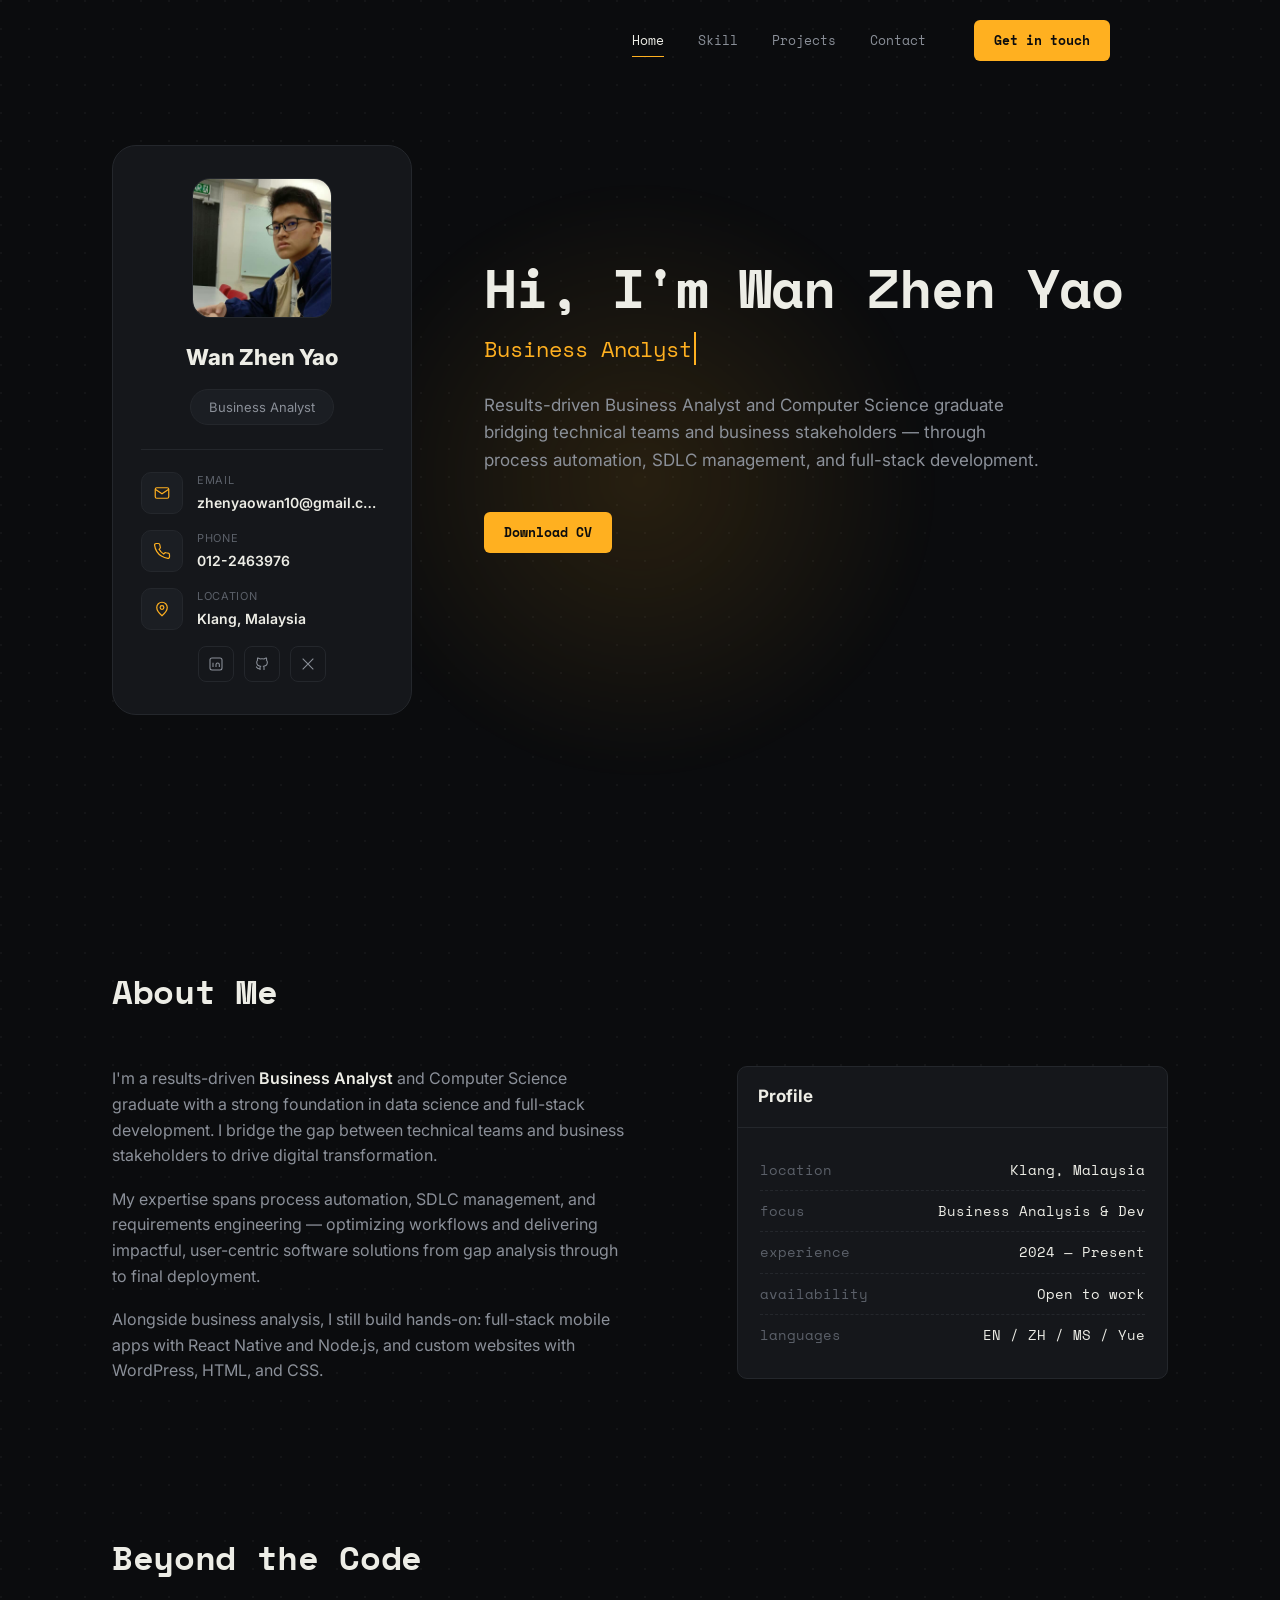
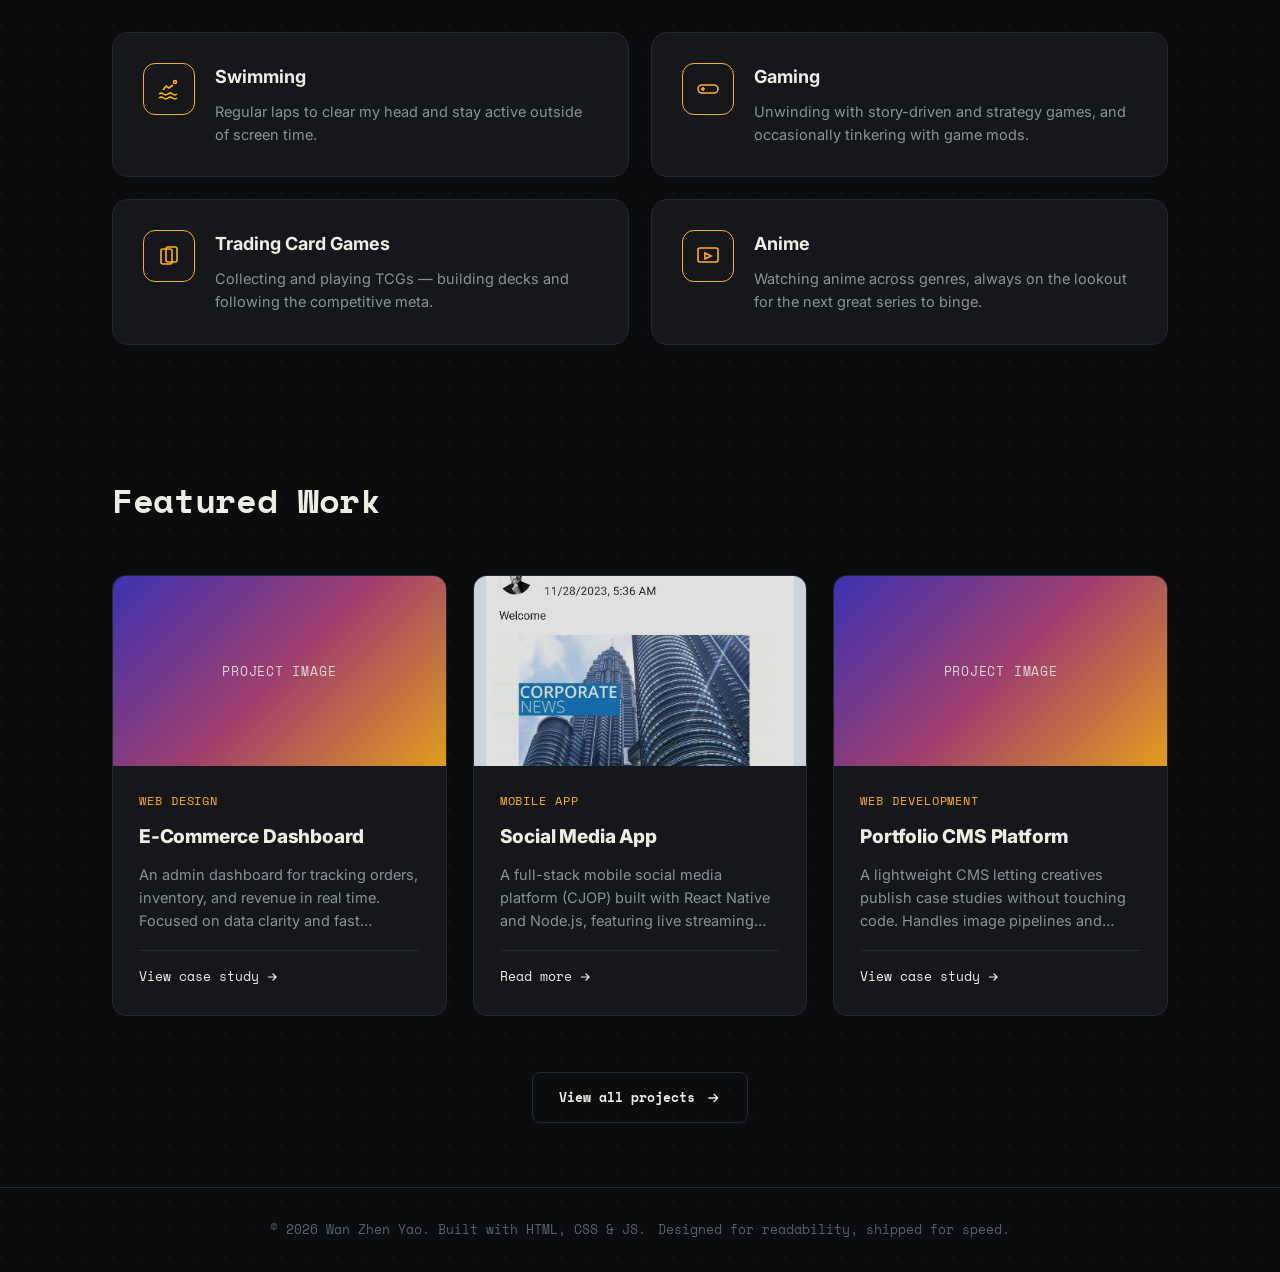
==== index.html @ 4aa15926 "update my linkedin website" ====
<!DOCTYPE html>
<html lang="en">
<head>
<meta charset="UTF-8">
<meta name="viewport" content="width=device-width, initial-scale=1.0">
<title>Wan Zhen Yao — Business Analyst</title>
<meta name="description" content="Portfolio and CV of Wan Zhen Yao, Business Analyst & Full-Stack Developer.">
<link rel="preconnect" href="https://fonts.googleapis.com">
<link href="https://fonts.googleapis.com/css2?family=Space+Mono:wght@400;700&family=Inter:wght@400;500;600;700;800&display=swap" rel="stylesheet">
<link rel="stylesheet" href="styles.css">
</head>
<body>
<header class="nav" id="siteNav">
  <div class="nav-inner">
    <nav class="nav-links">
      <a href="index.html" class="active">Home</a>
      <a href="skills.html">Skill</a>
      <a href="projects.html">Projects</a>
      <a href="contact.html">Contact</a>
    </nav>
    <div class="nav-cta">
      <!-- <a href="Resume_Wan_Zhen_Yao_2026.pdf" class="btn btn-outline" download>resume.pdf</a> -->
      <a href="contact.html" class="btn btn-primary">Get in touch</a>
      <button class="hamburger" id="hamburger" aria-label="Toggle menu">
        <span></span><span></span><span></span>
      </button>
    </div>
  </div>
</header>

<div class="mobile-panel" id="mobilePanel">
  <a href="index.html" class="active">Home</a>
  <a href="skills.html">Skill</a>
  <a href="projects.html">Projects</a>
  <a href="contact.html">Contact</a>
</div>

<main>
  <section id="home" class="hero">
    <div class="wrap hero-grid">

      <div class="profile-card reveal">
        <div class="profile-photo">
          <img src="image.jpg" alt="Wan Zhen Yao">
        </div>
        <div class="profile-name">Wan Zhen Yao</div>
        <span class="role-pill">Business Analyst</span>
        <div class="card-divider"></div>

        <div class="contact-row">
          <div class="contact-icon">
            <svg viewBox="0 0 24 24" fill="none" stroke="currentColor" stroke-width="1.6"><rect x="3" y="5" width="18" height="14" rx="2"/><path d="M3 7l9 6 9-6"/></svg>
          </div>
          <div class="contact-text">
            <span class="label">Email</span>
            <span class="value">zhenyaowan10@gmail.com</span>
          </div>
        </div>

        <div class="contact-row">
          <div class="contact-icon">
            <svg viewBox="0 0 24 24" fill="none" stroke="currentColor" stroke-width="1.6"><path d="M22 16.9v3a2 2 0 0 1-2.2 2 19.8 19.8 0 0 1-8.6-3.1 19.5 19.5 0 0 1-6-6 19.8 19.8 0 0 1-3.1-8.6A2 2 0 0 1 4.1 2h3a2 2 0 0 1 2 1.7c.1.9.3 1.8.6 2.7a2 2 0 0 1-.4 2.1L8.1 9.7a16 16 0 0 0 6.2 6.2l1.2-1.2a2 2 0 0 1 2.1-.4c.9.3 1.8.5 2.7.6a2 2 0 0 1 1.7 2Z"/></svg>
          </div>
          <div class="contact-text">
            <span class="label">Phone</span>
            <span class="value">012-2463976</span>
          </div>
        </div>

        <div class="contact-row">
          <div class="contact-icon">
            <svg viewBox="0 0 24 24" fill="none" stroke="currentColor" stroke-width="1.6"><path d="M12 21s-7-6.1-7-11a7 7 0 0 1 14 0c0 4.9-7 11-7 11Z"/><circle cx="12" cy="10" r="2.5"/></svg>
          </div>
          <div class="contact-text">
            <span class="label">Location</span>
            <span class="value">Klang, Malaysia</span>
          </div>
        </div>

        <div class="card-social">
          <a href="www.linkedin.com/in/alvinwan404" target="_blank" rel="noopener" aria-label="LinkedIn">
            <svg viewBox="0 0 24 24" fill="none" stroke="currentColor" stroke-width="1.6"><rect x="3" y="3" width="18" height="18" rx="3"/><path d="M7.5 10v6.5M7.5 7.2v.1M12 16.5V13c0-1.4 1-2.5 2.4-2.5S17 11.6 17 13v3.5M12 12.5v4"/></svg>
          </a>
          <a href="https://github.com/OowanoO" target="_blank" rel="noopener" aria-label="GitHub">
            <svg viewBox="0 0 24 24" fill="none" stroke="currentColor" stroke-width="1.6"><path d="M9 19c-4.3 1.4-4.3-2.5-6-3m12 5v-3.5c0-1 .1-1.4-.5-2 2.8-.3 5.5-1.4 5.5-6a4.6 4.6 0 0 0-1.3-3.2 4.2 4.2 0 0 0-.1-3.2s-1.1-.3-3.5 1.3a12.3 12.3 0 0 0-6.2 0C6.6 2.8 5.5 3.1 5.5 3.1a4.2 4.2 0 0 0-.1 3.2A4.6 4.6 0 0 0 4.1 9.5c0 4.6 2.7 5.7 5.5 6-.6.6-.6 1.2-.5 2V21"/></svg>
          </a>
          <a href="https://x.com/yourhandle" target="_blank" rel="noopener" aria-label="X / Twitter">
            <svg viewBox="0 0 24 24" fill="none" stroke="currentColor" stroke-width="1.6"><path d="M4 4l16 16M20 4L4 20"/></svg>
          </a>
        </div>
      </div>

      <div class="hero-inner">
        <h1 class="hero-name">Hi, I'm Wan Zhen Yao</h1>
        <div class="hero-role"><span id="typedRole" class="type-cursor"></span></div>
        <p class="hero-desc">
          Results-driven Business Analyst and Computer Science graduate bridging technical teams
          and business stakeholders &mdash; through process automation, SDLC management, and
          full-stack development.
        </p>
        <div class="hero-actions">
          <a href="Resume_Wan_Zhen_Yao_2026.pdf" class="btn btn-primary" download>Download CV</a>
        </div>
      </div>

    </div>
  </section>

  <section id="about" class="stack-section">
    <div class="wrap">
      <h2 class="section-title reveal">About Me</h2>
      <div class="about-grid">
        <div class="about-text reveal">
          <p>
            I'm a results-driven <strong>Business Analyst</strong> and Computer Science graduate
            with a strong foundation in data science and full-stack development. I bridge the gap
            between technical teams and business stakeholders to drive digital transformation.
          </p>
          <p>
            My expertise spans process automation, SDLC management, and requirements engineering
            &mdash; optimizing workflows and delivering impactful, user-centric software solutions
            from gap analysis through to final deployment.
          </p>
          <p>
            Alongside business analysis, I still build hands-on: full-stack mobile apps with
            React Native and Node.js, and custom websites with WordPress, HTML, and CSS.
          </p>
        </div>
        <div class="terminal-card reveal">
          <div class="terminal-head">
            <span class="terminal-head-label">Profile</span>
          </div>
          <div class="terminal-body">
            <div class="stat-row"><span class="k">location</span><span class="v">Klang, Malaysia</span></div>
            <div class="stat-row"><span class="k">focus</span><span class="v">Business Analysis &amp; Dev</span></div>
            <div class="stat-row"><span class="k">experience</span><span class="v">2024 &mdash; Present</span></div>
            <div class="stat-row"><span class="k">availability</span><span class="v">Open to work</span></div>
            <div class="stat-row"><span class="k">languages</span><span class="v">EN / ZH / MS / Yue</span></div>
          </div>
        </div>
      </div>
    </div>
  </section>

  <section id="hobbies" class="stack-section">
    <div class="wrap">
      <h2 class="section-title reveal">Beyond the Code</h2>
      <div class="skills-grid">
        <div class="skill-card reveal">
          <div class="skill-icon"><svg viewBox="0 0 24 24" fill="none" stroke="currentColor" stroke-width="1.6"><path d="M2 17c1.5-1.2 3-1.2 4.5 0s3 1.2 4.5 0 3-1.2 4.5 0 3 1.2 4.5 0"/><path d="M2 21c1.5-1.2 3-1.2 4.5 0s3 1.2 4.5 0 3-1.2 4.5 0 3 1.2 4.5 0"/><circle cx="18" cy="5" r="1.5"/><path d="M6 13l3-4 3 2 4-3"/></svg></div>
          <div>
            <h3>Swimming</h3>
            <p>Regular laps to clear my head and stay active outside of screen time.</p>
          </div>
        </div>
        <div class="skill-card reveal">
          <div class="skill-icon"><svg viewBox="0 0 24 24" fill="none" stroke="currentColor" stroke-width="1.6"><rect x="2" y="8" width="20" height="8" rx="4"/><path d="M7 10v4M5 12h4M15.5 11.5h.01M18.5 13.5h.01"/></svg></div>
          <div>
            <h3>Gaming</h3>
            <p>Unwinding with story-driven and strategy games, and occasionally tinkering with game mods.</p>
          </div>
        </div>
        <div class="skill-card reveal">
          <div class="skill-icon"><svg viewBox="0 0 24 24" fill="none" stroke="currentColor" stroke-width="1.6"><rect x="4" y="5" width="11" height="15" rx="2"/><rect x="9" y="3" width="11" height="15" rx="2"/></svg></div>
          <div>
            <h3>Trading Card Games</h3>
            <p>Collecting and playing TCGs &mdash; building decks and following the competitive meta.</p>
          </div>
        </div>
        <div class="skill-card reveal">
          <div class="skill-icon"><svg viewBox="0 0 24 24" fill="none" stroke="currentColor" stroke-width="1.6"><rect x="2" y="4" width="20" height="14" rx="2"/><path d="M9 9l6 3-6 3V9Z"/></svg></div>
          <div>
            <h3>Anime</h3>
            <p>Watching anime across genres, always on the lookout for the next great series to binge.</p>
          </div>
        </div>
      </div>
    </div>
  </section>

  <section id="projects-preview" class="stack-section">
    <div class="wrap">
      <div class="section-head-row reveal">
        <div>
          <h2 class="section-title">Featured Work</h2>
        </div>
      </div>
      <div class="projects-grid">
        <div class="project-card reveal">
          <div class="project-image"><span>Project Image</span></div>
          <div class="project-body">
            <div class="project-category">Web Design</div>
            <h3 class="project-title">E-Commerce Dashboard</h3>
            <p class="project-desc">An admin dashboard for tracking orders, inventory, and revenue in real time. Focused on data clarity and fast filtering.</p>
            <div class="project-link">
              View case study
              <svg viewBox="0 0 24 24" fill="none" stroke="currentColor" stroke-width="2"><path d="M5 12h14M13 6l6 6-6 6"/></svg>
            </div>
          </div>
        </div>
        <div class="project-card project-card-modal reveal" data-modal-target="modal-cjop-social-app" tabindex="0" role="button" aria-haspopup="dialog">
          <div class="project-image"><img src="u.jpg" alt="Social Media App"></div>
          <div class="project-body">
            <div class="project-category">Mobile App</div>
            <h3 class="project-title">Social Media App</h3>
            <p class="project-desc">A full-stack mobile social media platform (CJOP) built with React Native and Node.js, featuring live streaming and OTP-secured accounts.</p>
            <div class="project-link">
              Read more
              <svg viewBox="0 0 24 24" fill="none" stroke="currentColor" stroke-width="2"><path d="M5 12h14M13 6l6 6-6 6"/></svg>
            </div>
          </div>
        </div>
        <div class="project-card reveal">
          <div class="project-image"><span>Project Image</span></div>
          <div class="project-body">
            <div class="project-category">Web Development</div>
            <h3 class="project-title">Portfolio CMS Platform</h3>
            <p class="project-desc">A lightweight CMS letting creatives publish case studies without touching code. Handles image pipelines and drafts.</p>
            <div class="project-link">
              View case study
              <svg viewBox="0 0 24 24" fill="none" stroke="currentColor" stroke-width="2"><path d="M5 12h14M13 6l6 6-6 6"/></svg>
            </div>
          </div>
        </div>
      </div>
      <div class="view-more-wrap reveal">
        <a href="projects.html" class="btn-arrow">
          View all projects
          <svg viewBox="0 0 24 24" fill="none" stroke="currentColor" stroke-width="2"><path d="M5 12h14M13 6l6 6-6 6"/></svg>
        </a>
      </div>
      <template id="modal-cjop-social-app">
        <div class="modal-image"><img src="u.jpg" alt="Social Media App"></div>
        <div class="modal-category">Mobile App</div>
        <h3 class="modal-title">Social Media App</h3>
        <div class="modal-desc">
          <p>Designed and developed a full-stack mobile social media platform, <strong>Citizen's Journalist Online Platform (CJOP)</strong>, in collaboration with <strong>SME Malaysia Media Group</strong>. Built using <strong>React Native</strong> for the frontend and <strong>Node.js</strong> for backend development, the application provides a modern, responsive, and native-like Android experience while supporting scalable RESTful API services.</p>
          <p>The platform utilizes <strong>Supabase</strong> for database management, authentication, and real-time data synchronization. To enhance user engagement, <strong>ZEGOCLOUD</strong> was integrated to provide high-quality live streaming capabilities, allowing citizen journalists to broadcast live events directly to the community. User authentication was strengthened through <strong>Twilio SMS OTP verification</strong>, ensuring secure account registration and login.</p>
          <p>The project focused on improving the client's original prototype by redesigning the user interface, enhancing user experience, optimizing application performance, reducing system errors, and implementing smoother navigation throughout the application. Additional client-requested features, including premium live event broadcasting and secure user verification, were successfully delivered, demonstrating strong capabilities in full-stack mobile development, cloud services, third-party API integration, and collaborative software engineering.</p>
        </div>
      </template>
    </div>
  </section>
      <div class="project-modal-overlay" id="projectModalOverlay">
        <div class="project-modal" role="dialog" aria-modal="true">
          <button class="project-modal-close" id="projectModalClose" aria-label="Close">
            <svg viewBox="0 0 24 24" fill="none" stroke="currentColor" stroke-width="2"><path d="M18 6 6 18M6 6l12 12"/></svg>
          </button>
          <div class="project-modal-body" id="projectModalBody"></div>
        </div>
      </div>
</main>

<footer>
  <div class="wrap" style="display:flex;justify-content:space-between;align-items:center;flex-wrap:wrap;gap:12px">
    <p>&copy; <span id="year"></span> Wan Zhen Yao. Built with HTML, CSS &amp; JS.</p>
    <p>Designed for readability, shipped for speed.</p>
  </div>
</footer>

<button class="to-top" id="toTop" aria-label="Back to top">
  <svg width="18" height="18" viewBox="0 0 24 24" fill="none" stroke="currentColor" stroke-width="2"><path d="M12 19V5M5 12l7-7 7 7"/></svg>
</button>

<script src="script.js"></script>
<script src="typewriter.js"></script>
<script src="project-modal.js"></script>
</body>
</html>
---- styles.css ----
/* ============================================================
   TOKENS
   ============================================================ */
:root{
  --bg:#0B0C0E;
  --bg-alt:#0E0F12;
  --surface:#15171B;
  --surface-hover:#1B1E23;
  --border:#24272C;
  --text:#EDEDE6;
  --text-muted:#8B9099;
  --text-dim:#5B6069;
  --accent:#FFB020;
  --accent-soft:rgba(255,176,32,.12);
  --accent-glow:rgba(255,176,32,.35);
  --syntax-string:#8FD3FE;
  --mono:'Space Mono', ui-monospace, monospace;
  --sans:'Inter', system-ui, sans-serif;
  --maxw:1120px;
  --radius:10px;
}

*,*::before,*::after{box-sizing:border-box;margin:0;padding:0}

html{scroll-behavior:smooth}

body{
  background:var(--bg);
  color:var(--text);
  font-family:var(--sans);
  line-height:1.6;
  -webkit-font-smoothing:antialiased;
  overflow-x:hidden;
  background-image:
    radial-gradient(circle at 1px 1px, rgba(255,255,255,.035) 1px, transparent 0);
  background-size:28px 28px;
}

a{color:inherit;text-decoration:none}
ul{list-style:none}
img{max-width:100%;display:block}
button{font:inherit;cursor:pointer;background:none;border:none;color:inherit}

.wrap{max-width:var(--maxw);margin:0 auto;padding:0 32px}

section{padding:140px 0;position:relative}

.stack-section{padding:64px 0}

.page-header{padding:170px 0 80px}

.eyebrow{
  font-family:var(--mono);
  font-size:13px;
  color:var(--accent);
  display:flex;
  align-items:center;
  gap:10px;
  margin-bottom:18px;
  letter-spacing:.02em;
}
.eyebrow::before{content:'';width:18px;height:1px;background:var(--accent)}

h2.section-title{
  font-family:var(--mono);
  font-weight:700;
  font-size:clamp(24px,3.4vw,34px);
  letter-spacing:-.01em;
  margin-bottom:48px;
  color:var(--text);
}

.page-sub{color:var(--text-muted);font-size:16px;max-width:560px;margin-top:-28px;margin-bottom:48px}

:focus-visible{outline:2px solid var(--accent);outline-offset:3px}

/* page load fade-in */
@keyframes pageFadeIn{from{opacity:0}to{opacity:1}}
body{animation:pageFadeIn .5s ease}

/* reveal-on-scroll */
.reveal{opacity:0;transform:translateY(24px);transition:opacity .7s ease, transform .7s ease}
.reveal.visible{opacity:1;transform:translateY(0)}

/* stagger card grids so they cascade in rather than popping together */
.skills-grid .skill-card:nth-child(1),.projects-grid .project-card:nth-child(1){transition-delay:0s}
.skills-grid .skill-card:nth-child(2),.projects-grid .project-card:nth-child(2){transition-delay:.08s}
.skills-grid .skill-card:nth-child(3),.projects-grid .project-card:nth-child(3){transition-delay:.16s}
.skills-grid .skill-card:nth-child(4),.projects-grid .project-card:nth-child(4){transition-delay:.24s}
.skills-grid .skill-card:nth-child(5),.projects-grid .project-card:nth-child(5){transition-delay:.32s}
.skills-grid .skill-card:nth-child(6),.projects-grid .project-card:nth-child(6){transition-delay:.4s}

@media (prefers-reduced-motion: reduce){
  html{scroll-behavior:auto}
  body{animation:none}
  .reveal{opacity:1;transform:none;transition:none}
  *{animation-duration:.001ms !important; animation-iteration-count:1 !important; transition-duration:.001ms !important}
}

/* ============================================================
   NAV
   ============================================================ */
header.nav{
  position:fixed;top:0;left:0;right:0;z-index:100;
  border-bottom:1px solid transparent;
  transition:background .3s ease, border-color .3s ease, box-shadow .3s ease;
}
header.nav.scrolled{
  background:rgba(11,12,14,.85);
  backdrop-filter:blur(10px);
  border-bottom:1px solid var(--border);
  box-shadow:0 8px 30px rgba(0,0,0,.35);
}
.nav-inner{
  max-width:var(--maxw);margin:0 auto;padding:20px 90px 20px 32px;
  display:flex;align-items:center;justify-content:flex-end;gap:48px;
}

.nav-links{display:flex;align-items:center;gap:34px}
.nav-links a{
  font-family:var(--mono);font-size:13px;color:var(--text-muted);
  position:relative;padding:4px 0;transition:color .2s ease;
}
.nav-links a::after{
  content:'';position:absolute;left:0;bottom:-2px;width:0;height:1px;background:var(--accent);
  transition:width .25s ease;
}
.nav-links a:hover,.nav-links a.active{color:var(--text)}
.nav-links a.active::after{width:100%}

.btn{
  font-family:var(--mono);font-size:13px;font-weight:700;
  padding:10px 20px;border-radius:6px;display:inline-flex;align-items:center;gap:8px;
  transition:transform .2s ease, box-shadow .2s ease, background .2s ease, border-color .2s ease;
  white-space:nowrap;
}
.btn-primary{background:var(--accent);color:#0B0C0E}
.btn-primary:hover{transform:translateY(-2px);box-shadow:0 8px 24px var(--accent-glow)}
.btn-outline{border:1px solid var(--border);color:var(--text)}
.btn-outline:hover{border-color:var(--accent);color:var(--accent);transform:translateY(-2px)}

.nav-cta .btn-primary{animation:ctaPulse 3.2s ease-in-out infinite}
.nav-cta .btn-primary:hover{animation:none}
@keyframes ctaPulse{
  0%,100%{box-shadow:0 0 0 0 var(--accent-glow)}
  50%{box-shadow:0 0 0 6px rgba(255,176,32,0)}
}

.nav-cta{display:flex;align-items:center;gap:14px}
.hamburger{display:none;flex-direction:column;gap:5px;width:26px}
.hamburger span{height:2px;background:var(--text);width:100%;transition:transform .25s ease, opacity .25s ease}

/* mobile nav */
.mobile-panel{
  position:fixed;inset:0;background:var(--bg);z-index:99;
  display:flex;flex-direction:column;align-items:center;justify-content:center;gap:30px;
  transform:translateY(-100%);transition:transform .35s ease;
}
.mobile-panel.open{transform:translateY(0)}
.mobile-panel a{font-family:var(--mono);font-size:20px;color:var(--text)}
.mobile-panel a.active{color:var(--accent)}

/* ============================================================
   HERO
   ============================================================ */
.hero{
  min-height:100vh;
  display:flex;align-items:center;
  padding-top:100px;
  position:relative;
}
.hero::before{
  content:'';position:absolute;top:20%;left:50%;width:600px;height:600px;
  background:radial-gradient(circle, var(--accent-soft), transparent 70%);
  transform:translateX(-50%);pointer-events:none;filter:blur(10px);
  animation:heroGlow 6s ease-in-out infinite;
}
@keyframes heroGlow{
  0%,100%{opacity:1;transform:translateX(-50%) scale(1)}
  50%{opacity:.7;transform:translateX(-50%) scale(1.08)}
}
.hero-grid{
  position:relative;z-index:1;width:100%;
  display:grid;grid-template-columns:300px 1fr;gap:72px;align-items:center;
}
.hero-inner{max-width:640px}

/* profile card */
.profile-card{
  background:var(--surface);border:1px solid var(--border);border-radius:24px;
  padding:32px 28px;text-align:center;
}
.profile-photo{
  width:140px;height:140px;margin:0 auto 22px;border-radius:18px;overflow:hidden;
  background:linear-gradient(160deg,#1c1e22,#0a0a0b);border:1px solid var(--border);
  display:flex;align-items:center;justify-content:center;color:var(--text-dim);
}
.profile-photo svg{width:56px;height:56px}
.profile-photo img{width:100%;height:100%;object-fit:cover;display:block}
.profile-name{font-family:var(--sans);font-weight:800;font-size:22px;margin-bottom:14px;letter-spacing:-.01em}
.role-pill{
  display:inline-block;background:var(--surface-hover);border:1px solid var(--border);
  color:var(--text-muted);font-size:13px;padding:7px 18px;border-radius:999px;margin-bottom:24px;
}
.card-divider{height:1px;background:var(--border);margin-bottom:22px}
.contact-row{display:flex;align-items:center;gap:14px;text-align:left;margin-bottom:16px}
.contact-row:last-of-type{margin-bottom:24px}
.contact-icon{
  width:42px;height:42px;flex-shrink:0;border-radius:10px;background:var(--surface-hover);
  border:1px solid var(--border);display:flex;align-items:center;justify-content:center;color:var(--accent);
}
.contact-icon svg{width:18px;height:18px}
.contact-text{min-width:0}
.contact-text .label{display:block;font-size:11px;letter-spacing:.06em;color:var(--text-dim);text-transform:uppercase;margin-bottom:2px}
.contact-text .value{display:block;font-size:14px;font-weight:600;color:var(--text);white-space:nowrap;overflow:hidden;text-overflow:ellipsis}
.card-social{display:flex;gap:10px;justify-content:center}
.card-social a{
  width:36px;height:36px;border-radius:8px;border:1px solid var(--border);
  display:flex;align-items:center;justify-content:center;color:var(--text-muted);transition:.2s ease;
}
.card-social a:hover{border-color:var(--accent);color:var(--accent);transform:translateY(-2px)}
.card-social svg{width:16px;height:16px}

@media (max-width:900px){
  .hero-grid{grid-template-columns:1fr;gap:44px;justify-items:center;text-align:center}
  .profile-card{max-width:320px;width:100%}
  .hero-inner{max-width:100%}
}
.hero-name{
  font-family:var(--mono);
  font-weight:700;
  font-size:clamp(28px,4.2vw,54px);
  line-height:1.22;
  letter-spacing:-.02em;
  margin-bottom:10px;
}

.cursor{
  display:inline-block;
  width:3px;
  height:0.85em;
  background:var(--accent);
  margin-left:4px;
  vertical-align:text-bottom;
  animation:blink 1s step-end infinite;
}
@keyframes blink{0%,49%{opacity:1}50%,100%{opacity:0}}

.hero-role{
  font-family:var(--mono);font-size:clamp(16px,2.4vw,22px);color:var(--accent);
  margin-bottom:26px;min-height:1.4em;
}
.hero-role .type-cursor{border-right:2px solid var(--accent);padding-right:2px}

.hero-desc{
  font-size:17px;color:var(--text-muted);max-width:560px;margin-bottom:38px;
}
.hero-actions{display:flex;gap:16px;flex-wrap:wrap;margin-bottom:52px}

.social-row{display:flex;gap:18px;align-items:center}
.social-row a{
  width:40px;height:40px;border:1px solid var(--border);border-radius:8px;
  display:flex;align-items:center;justify-content:center;
  color:var(--text-muted);transition:.2s ease;
}
.social-row a:hover{border-color:var(--accent);color:var(--accent);transform:translateY(-3px)}
.social-row svg{width:18px;height:18px}

/* ============================================================
   ABOUT
   ============================================================ */
.about-grid{display:grid;grid-template-columns:1.3fr 1fr;gap:64px;align-items:start}
.about-text p{color:var(--text-muted);margin-bottom:18px;font-size:16px;max-width:520px}
.about-text strong{color:var(--text);font-weight:600}

.terminal-card{
  background:var(--surface);border:1px solid var(--border);border-radius:var(--radius);overflow:hidden;
}
.terminal-head{
  padding:16px 20px;border-bottom:1px solid var(--border);display:flex;align-items:center;
}
.terminal-head-label{
  font-family:var(--sans);font-weight:700;font-size:17px;color:var(--text);text-align:left;
}
.terminal-body{padding:22px;font-family:var(--mono);font-size:14px}
.stat-row{display:flex;justify-content:space-between;padding:9px 0;border-bottom:1px dashed var(--border)}
.stat-row:last-child{border-bottom:none}
.stat-row .k{color:var(--text-dim)}
.stat-row .v{color:var(--text)}

/* ============================================================
   SKILLS — outlined icon, horizontal card layout
   ============================================================ */
.skills-grid{display:grid;grid-template-columns:repeat(2,1fr);gap:22px}
.skill-card{
  background:var(--surface);border:1px solid var(--border);border-radius:16px;
  padding:30px;display:flex;gap:20px;align-items:flex-start;
  transition:border-color .25s ease, transform .25s ease, background .25s ease;
}
.skill-card:hover{border-color:var(--accent);transform:translateY(-4px);background:var(--surface-hover)}
.skill-icon{
  width:52px;height:52px;flex-shrink:0;border-radius:12px;
  border:1.5px solid var(--accent);background:transparent;
  display:flex;align-items:center;justify-content:center;color:var(--accent);
  transition:transform .35s cubic-bezier(.34,1.56,.64,1), background .25s ease;
}
.skill-card:hover .skill-icon{transform:rotate(-8deg) scale(1.08);background:var(--accent-soft)}
.skill-icon svg{width:24px;height:24px}
.skill-card h3{font-family:var(--sans);font-weight:700;font-size:18px;margin-bottom:8px}
.skill-card p{color:var(--text-muted);font-size:14.5px}

@media (max-width:700px){
  .skills-grid{grid-template-columns:1fr}
}

/* ============================================================
   PROJECTS — image header + info body
   ============================================================ */
.projects-grid{display:grid;grid-template-columns:repeat(3,1fr);gap:26px}
.project-card{
  background:var(--surface);border:1px solid var(--border);border-radius:14px;overflow:hidden;
  transition:transform .3s ease, border-color .3s ease, box-shadow .3s ease;
  display:flex;flex-direction:column;
}
.project-card:hover{transform:translateY(-6px);border-color:var(--accent);box-shadow:0 16px 40px rgba(0,0,0,.35)}
.project-card-link{cursor:pointer}
.project-card-link:active{transform:translateY(-2px) scale(.98);transition-duration:.1s}
.project-card-modal{cursor:pointer}
.project-card-modal:active{transform:translateY(-2px) scale(.98);transition-duration:.1s}
.project-card-modal:focus-visible{outline:2px solid var(--accent);outline-offset:3px}
.project-image{
  height:190px;position:relative;overflow:hidden;
  display:flex;align-items:center;justify-content:center;
  background:linear-gradient(135deg,#4338CA 0%,#B3467C 50%,var(--accent) 100%);
}
.project-image span{
  font-family:var(--mono);font-size:13px;letter-spacing:.06em;color:rgba(255,255,255,.92);
  text-transform:uppercase;
}
.project-image img{
  width:100%;height:100%;object-fit:cover;display:block;
  transition:transform .4s ease;
}
.project-card:hover .project-image img{transform:scale(1.05)}
.project-image::after{
  content:'';position:absolute;inset:0;background:rgba(11,12,14,.12);
}
.project-body{padding:26px 26px 28px;flex:1;display:flex;flex-direction:column}
.project-category{font-family:var(--mono);font-size:11.5px;letter-spacing:.08em;color:var(--accent);text-transform:uppercase;margin-bottom:12px}
.project-title{
  font-family:var(--sans);font-weight:800;font-size:19px;margin-bottom:10px;letter-spacing:-.01em;
  display:-webkit-box;-webkit-line-clamp:2;-webkit-box-orient:vertical;overflow:hidden;
}
.project-desc{
  color:var(--text-muted);font-size:14.5px;flex:1;
  display:-webkit-box;-webkit-line-clamp:3;-webkit-box-orient:vertical;overflow:hidden;
}
.project-link{
  display:inline-flex;align-items:center;gap:6px;margin-top:18px;
  font-family:var(--mono);font-size:12.5px;color:var(--text);border-top:1px solid var(--border);padding-top:16px;
}
.project-link svg{width:14px;height:14px;transition:transform .2s ease}
.project-card:hover .project-link svg{transform:translateX(4px)}

/* ---- project modal (full write-up) ---- */
.project-modal-overlay{
  position:fixed;inset:0;background:rgba(6,7,9,.78);backdrop-filter:blur(4px);
  display:flex;align-items:center;justify-content:center;padding:24px;
  z-index:200;opacity:0;pointer-events:none;transition:opacity .25s ease;
}
.project-modal-overlay.open{opacity:1;pointer-events:auto}
.project-modal{
  background:var(--surface);border:1px solid var(--border);border-radius:16px;
  max-width:680px;width:100%;max-height:85vh;overflow-y:auto;padding:44px;
  position:relative;transform:translateY(16px) scale(.98);transition:transform .25s ease;
}
.project-modal-overlay.open .project-modal{transform:translateY(0) scale(1)}
.project-modal-close{
  position:absolute;top:20px;right:20px;width:38px;height:38px;border-radius:8px;
  border:1px solid var(--border);background:var(--surface-hover);color:var(--text-muted);
  display:flex;align-items:center;justify-content:center;transition:border-color .2s ease, color .2s ease;
}
.project-modal-close:hover{border-color:var(--accent);color:var(--accent)}
.project-modal-close svg{width:16px;height:16px}
.modal-category{font-family:var(--mono);font-size:11.5px;letter-spacing:.08em;color:var(--accent);text-transform:uppercase;margin-bottom:14px}
.modal-title{font-family:var(--sans);font-weight:800;font-size:clamp(22px,3vw,28px);margin-bottom:22px;padding-right:36px;letter-spacing:-.01em}
.modal-desc{color:var(--text-muted);font-size:15px;line-height:1.75}
.modal-desc p{margin-bottom:16px}
.modal-desc p:last-child{margin-bottom:0}
.modal-desc strong{color:var(--text);font-weight:700}
.modal-image{
  margin:-44px -44px 28px;border-radius:16px 16px 0 0;overflow:hidden;height:260px;
}
.modal-image img{width:100%;height:100%;object-fit:cover;display:block}

@media (max-width:600px){
  .project-modal{padding:30px 22px;max-height:88vh}
  .modal-title{padding-right:30px}
  .modal-image{margin:-30px -22px 22px;height:190px}
}

@media (max-width:900px){
  .projects-grid{grid-template-columns:repeat(2,1fr)}
}
@media (max-width:600px){
  .projects-grid{grid-template-columns:1fr}
}

.section-head-row{
  display:flex;justify-content:space-between;align-items:flex-end;gap:24px;margin-bottom:48px;flex-wrap:wrap;
}
.section-head-row .section-title{margin-bottom:0}

/* view more / animated arrow button */
.view-more-wrap{display:flex;justify-content:center;margin-top:56px}
.btn-arrow{
  font-family:var(--mono);font-size:13px;font-weight:700;color:var(--text);
  border:1px solid var(--border);padding:14px 26px;border-radius:8px;
  display:inline-flex;align-items:center;gap:10px;
  transition:border-color .25s ease, color .25s ease, transform .25s ease;
}
.btn-arrow:hover{border-color:var(--accent);color:var(--accent);transform:translateY(-2px)}
.btn-arrow svg{width:16px;height:16px;animation:arrowNudge 1.6s ease-in-out infinite}
@keyframes arrowNudge{
  0%,100%{transform:translateX(0)}
  50%{transform:translateX(6px)}
}

.subsection-title{
  font-family:var(--mono);font-weight:700;font-size:19px;color:var(--text);
  margin:8px 0 28px;padding-bottom:14px;border-bottom:1px solid var(--border);
}
.timeline + .subsection-title{margin-top:64px}
.skills-grid + .subsection-title{margin-top:56px}
.tools-row + .subsection-title{margin-top:56px}

/* ============================================================
   EXPERIENCE — git log styled timeline
   ============================================================ */
.timeline{position:relative;padding-left:36px}
.timeline::before{content:'';position:absolute;left:6px;top:6px;bottom:6px;width:1px;background:var(--border)}
.commit{position:relative;padding-bottom:44px}
.commit:last-child{padding-bottom:0}
.commit::before{
  content:'';position:absolute;left:-36px;top:6px;width:11px;height:11px;border-radius:50%;
  background:var(--bg);border:2px solid var(--accent);
}
.commit-meta{font-family:var(--mono);font-size:12px;color:var(--text-dim);margin-bottom:10px}
.commit-meta .hash{color:var(--accent)}
.commit-role{font-family:var(--mono);font-weight:700;font-size:18px;margin-bottom:4px}
.commit-company{color:var(--text-muted);font-size:14px;margin-bottom:14px}
.commit-company .dot{color:var(--text-dim);margin:0 8px}
.commit-list{display:flex;flex-direction:column;gap:8px}
.commit-list li{color:var(--text-muted);font-size:14.5px;display:flex;gap:10px}
.commit-list li::before{content:'▸';color:var(--accent);flex-shrink:0}
.commit-list li strong{color:var(--text);font-weight:700}

.tools-row{display:flex;flex-wrap:wrap;gap:12px;margin-bottom:8px}
.tool-pill{
  font-family:var(--mono);font-size:13px;color:var(--text);
  background:var(--surface);border:1px solid var(--border);border-radius:999px;
  padding:8px 18px;transition:border-color .2s ease, transform .2s ease;
}
.tool-pill:hover{border-color:var(--accent);transform:translateY(-2px)}

/* ============================================================
   EDUCATION — json styled block
   ============================================================ */
.json-block{
  background:var(--surface);border:1px solid var(--border);border-radius:var(--radius);
  padding:26px 30px;font-family:var(--mono);font-size:14.5px;line-height:1.9;overflow-x:auto;
}
.json-block .key{color:var(--accent)}
.json-block .str{color:var(--syntax-string)}
.json-block .punc{color:var(--text-dim)}
.json-block .indent{padding-left:24px}

/* ============================================================
   CONTACT
   ============================================================ */
.contact-inner{
  background:var(--surface);border:1px solid var(--border);border-radius:16px;
  padding:64px;text-align:center;position:relative;overflow:hidden;
}
.contact-inner::before{
  content:'';position:absolute;top:-50%;left:50%;width:500px;height:500px;
  background:radial-gradient(circle, var(--accent-soft), transparent 70%);
  transform:translateX(-50%);
}
.contact-inner h2{
  font-family:var(--mono);font-size:clamp(26px,4vw,40px);position:relative;margin-bottom:16px;
}
.contact-inner p{color:var(--text-muted);margin-bottom:36px;position:relative;max-width:480px;margin-left:auto;margin-right:auto}
.contact-actions{display:flex;gap:16px;justify-content:center;flex-wrap:wrap;position:relative;margin-bottom:40px}
.contact-inner .social-row{justify-content:center;position:relative}

/* ---- contact form ---- */
.contact-form{
  position:relative;text-align:left;max-width:640px;margin:0 auto 40px;
  display:flex;flex-direction:column;gap:20px;
}
.form-row{display:grid;grid-template-columns:1fr 1fr;gap:20px}
.form-group{display:flex;flex-direction:column;gap:8px}
.form-group label{
  font-family:var(--mono);font-size:11.5px;letter-spacing:.06em;text-transform:uppercase;color:var(--text-dim);
}
.form-group input,
.form-group textarea{
  background:var(--bg-alt);border:1px solid var(--border);border-radius:8px;
  padding:13px 16px;color:var(--text);font-family:var(--sans);font-size:14.5px;
  transition:border-color .2s ease, box-shadow .2s ease;
  width:100%;
}
.form-group input::placeholder,
.form-group textarea::placeholder{color:var(--text-dim)}
.form-group input:focus,
.form-group textarea:focus{
  outline:none;border-color:var(--accent);box-shadow:0 0 0 3px var(--accent-soft);
}
.form-group textarea{min-height:140px;resize:vertical;line-height:1.6}

.form-status{
  font-family:var(--mono);font-size:12.5px;color:var(--accent);min-height:18px;
  opacity:0;transform:translateY(-4px);transition:opacity .3s ease, transform .3s ease;
}
.form-status.show{opacity:1;transform:translateY(0)}

.btn-send{
  align-self:flex-start;
  display:inline-flex;align-items:center;gap:10px;
  background:var(--accent);color:#0B0C0E;border:none;border-radius:8px;
  padding:14px 28px;font-family:var(--mono);font-weight:700;font-size:14px;
  cursor:pointer;position:relative;overflow:hidden;
  transition:transform .2s ease, box-shadow .2s ease;
}
.btn-send:hover{transform:translateY(-2px);box-shadow:0 10px 28px var(--accent-glow)}
.btn-send:active{transform:translateY(0)}
.btn-send svg{
  width:18px;height:18px;flex-shrink:0;
  transition:transform .4s cubic-bezier(.34,1.56,.64,1);
}
.btn-send:hover svg{transform:translate(4px,-4px) rotate(20deg)}
.btn-send.sending svg{animation:planeFly .65s ease forwards}
.btn-send.sending{pointer-events:none;opacity:.85}
@keyframes planeFly{
  0%{transform:translate(0,0) rotate(0deg);opacity:1}
  60%{opacity:1}
  100%{transform:translate(34px,-28px) rotate(25deg);opacity:0}
}

@media (max-width:640px){
  .form-row{grid-template-columns:1fr}
}

.contact-divider{
  display:flex;align-items:center;gap:16px;position:relative;
  color:var(--text-dim);font-family:var(--mono);font-size:11.5px;
  text-transform:uppercase;letter-spacing:.06em;margin:8px auto 32px;max-width:640px;
}
.contact-divider::before,
.contact-divider::after{content:'';flex:1;height:1px;background:var(--border)}

/* ============================================================
   FOOTER
   ============================================================ */
footer{
  border-top:1px solid var(--border);padding:32px 0;
  display:flex;justify-content:space-between;align-items:center;flex-wrap:wrap;gap:12px;
}
footer p{font-family:var(--mono);font-size:12.5px;color:var(--text-dim)}

.to-top{
  position:fixed;bottom:28px;right:28px;width:44px;height:44px;border-radius:50%;
  background:var(--surface);border:1px solid var(--border);color:var(--text);
  display:flex;align-items:center;justify-content:center;z-index:90;
  opacity:0;pointer-events:none;transition:opacity .3s ease, transform .3s ease, border-color .3s ease;
}
.to-top.show{opacity:1;pointer-events:auto}
.to-top:hover{border-color:var(--accent);color:var(--accent);transform:translateY(-3px)}

/* ============================================================
   RESPONSIVE
   ============================================================ */
@media (max-width:900px){
  .nav-links{display:none}
  .nav-cta .btn-outline{display:none}
  .hamburger{display:flex}
  .nav-inner{padding:20px 32px}
  .about-grid{grid-template-columns:1fr;gap:40px}
  section{padding:100px 0}
  .stack-section{padding:48px 0}
  .page-header{padding:150px 0 56px}
  .contact-inner{padding:44px 26px}
  .section-head-row{flex-direction:column;align-items:flex-start;gap:16px}
}
@media (max-width:600px){
  .wrap{padding:0 22px}
  .hero-actions{flex-direction:column;align-items:stretch}
  footer{flex-direction:column;text-align:center}
  .scroll-hint{display:none}
}
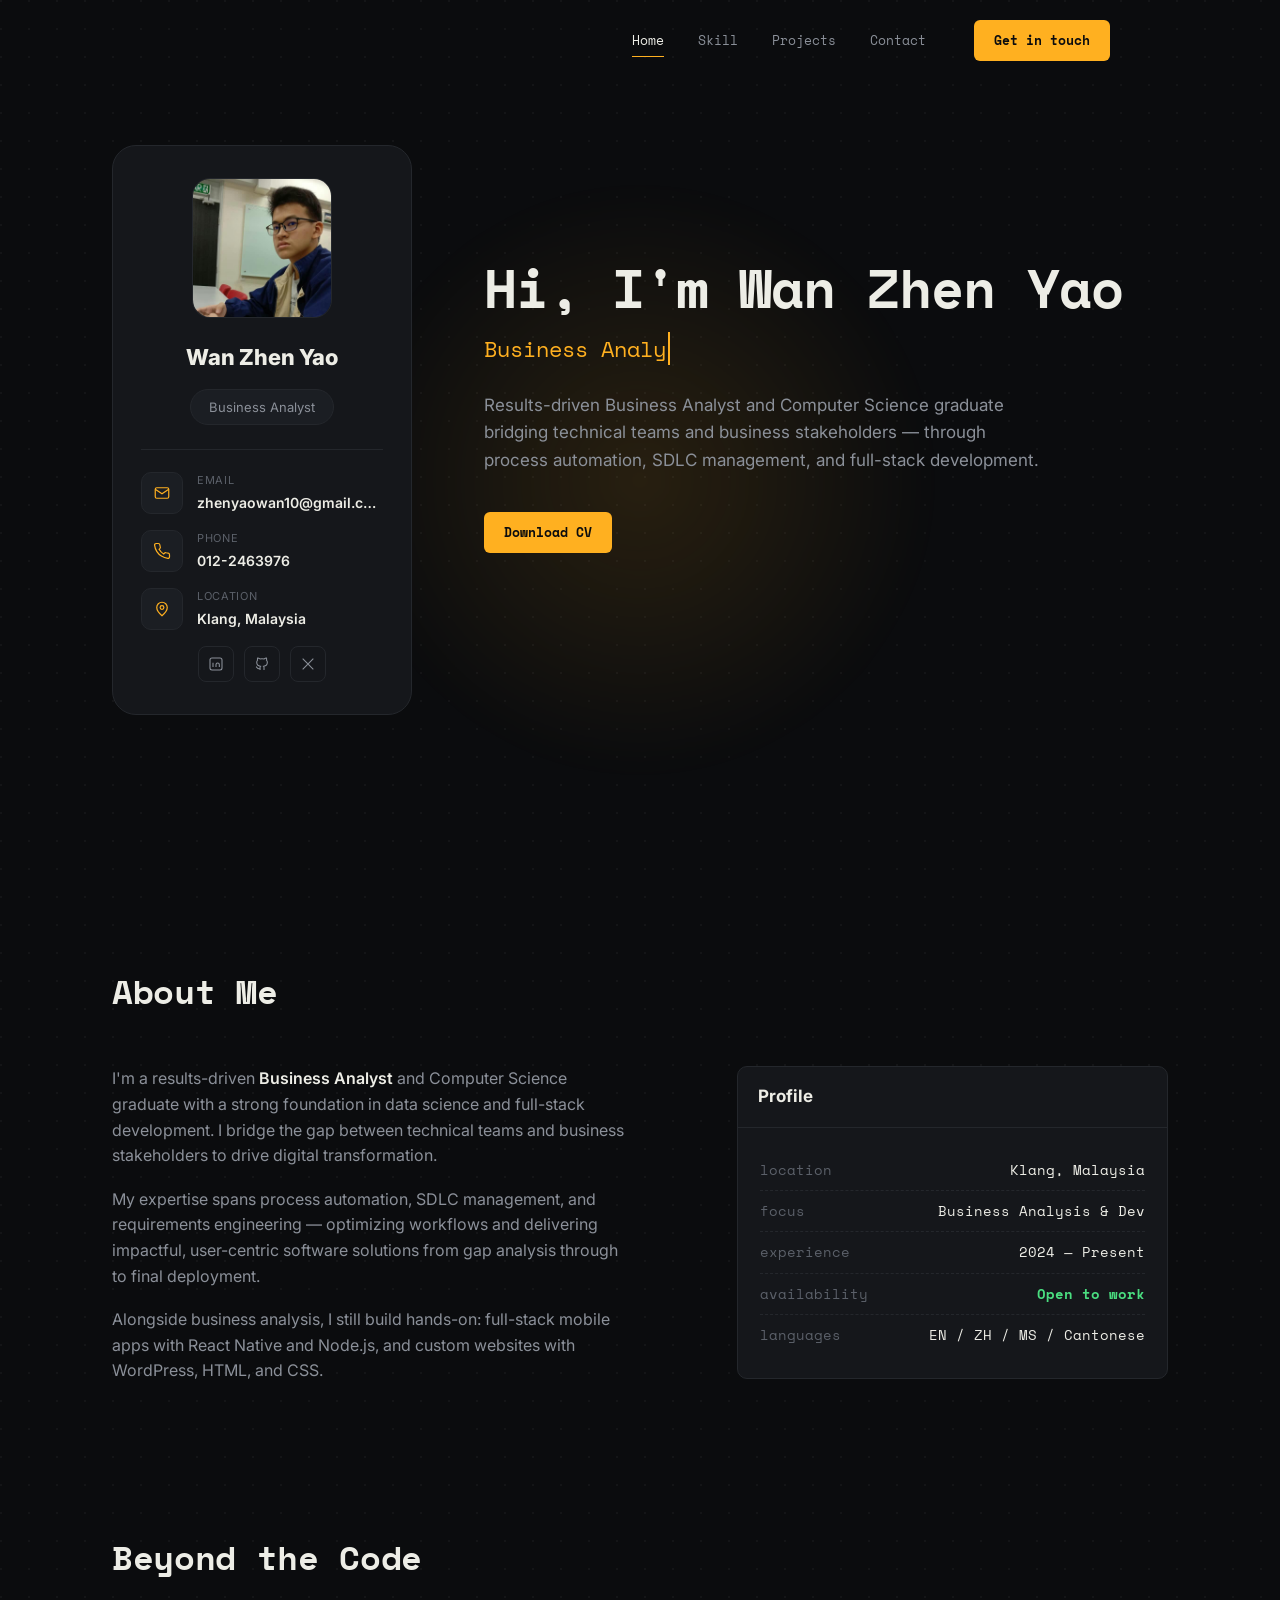
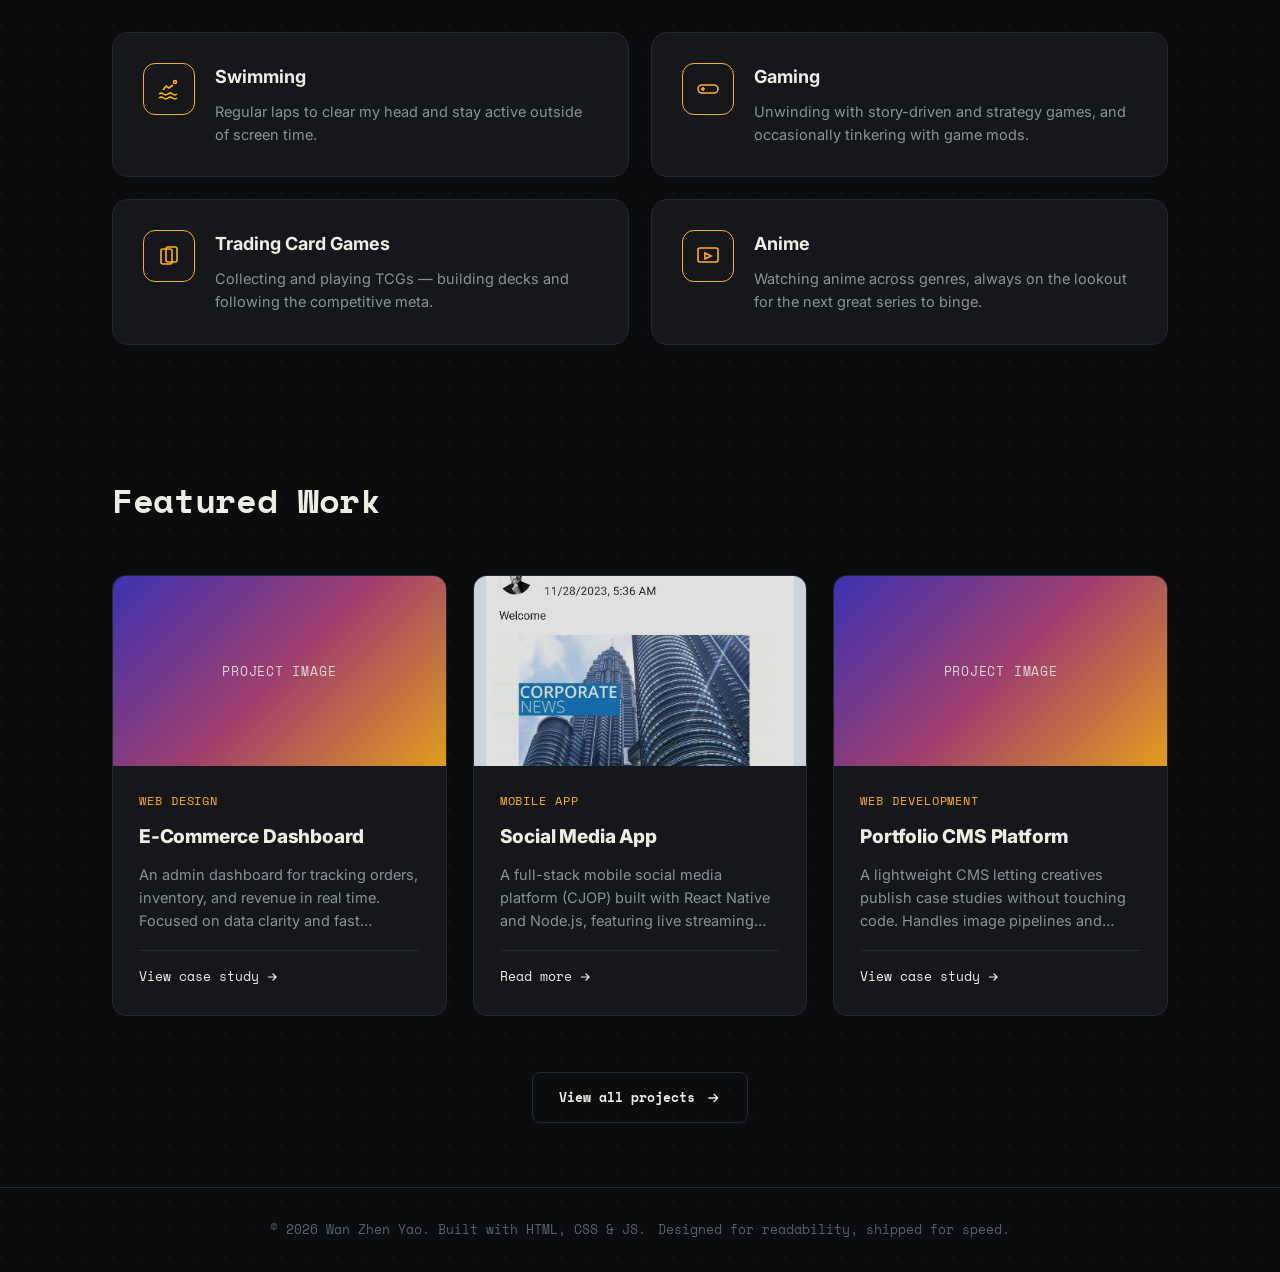
==== commit 44c68971: "Change color style" ====
--- a/index.html
+++ b/index.html
@@ -99,7 +99,7 @@
           full-stack development.
         </p>
         <div class="hero-actions">
-          <a href="Resume_Wan_Zhen_Yao_2026.pdf" class="btn btn-primary" download>Download CV</a>
+          <a href="Resume_Wan Zhen Yao 2026.pdf" class="btn btn-primary" download>Download CV</a>
         </div>
       </div>
 
@@ -134,8 +134,8 @@
             <div class="stat-row"><span class="k">location</span><span class="v">Klang, Malaysia</span></div>
             <div class="stat-row"><span class="k">focus</span><span class="v">Business Analysis &amp; Dev</span></div>
             <div class="stat-row"><span class="k">experience</span><span class="v">2024 &mdash; Present</span></div>
-            <div class="stat-row"><span class="k">availability</span><span class="v">Open to work</span></div>
-            <div class="stat-row"><span class="k">languages</span><span class="v">EN / ZH / MS / Yue</span></div>
+            <div class="stat-row"><span class="k">availability</span><span class="v v-success">Open to work</span></div>
+            <div class="stat-row"><span class="k">languages</span><span class="v">EN / ZH / MS / Cantonese</span></div>
           </div>
         </div>
       </div>
--- a/styles.css
+++ b/styles.css
@@ -287,6 +287,7 @@
 .stat-row:last-child{border-bottom:none}
 .stat-row .k{color:var(--text-dim)}
 .stat-row .v{color:var(--text)}
+.stat-row .v-success{color:#4ADE80;font-weight:600}
 
 /* ============================================================
    SKILLS — outlined icon, horizontal card layout
@@ -450,10 +451,11 @@
 .commit-role{font-family:var(--mono);font-weight:700;font-size:18px;margin-bottom:4px}
 .commit-company{color:var(--text-muted);font-size:14px;margin-bottom:14px}
 .commit-company .dot{color:var(--text-dim);margin:0 8px}
-.commit-list{display:flex;flex-direction:column;gap:8px}
-.commit-list li{color:var(--text-muted);font-size:14.5px;display:flex;gap:10px}
-.commit-list li::before{content:'▸';color:var(--accent);flex-shrink:0}
-.commit-list li strong{color:var(--text);font-weight:700}
+.commit-list{display:flex;flex-direction:column;gap:16px}
+.commit-list li{color:var(--text-muted);font-size:14.5px;display:flex;gap:10px;line-height:1.6}
+.commit-list li::before{content:'▸';color:var(--accent);flex-shrink:0;margin-top:1px}
+.commit-text{display:block}
+.commit-label{display:block;color:var(--text);font-weight:700;margin-bottom:3px}
 
 .tools-row{display:flex;flex-wrap:wrap;gap:12px;margin-bottom:8px}
 .tool-pill{
@@ -466,14 +468,22 @@
 /* ============================================================
    EDUCATION — json styled block
    ============================================================ */
-.json-block{
-  background:var(--surface);border:1px solid var(--border);border-radius:var(--radius);
-  padding:26px 30px;font-family:var(--mono);font-size:14.5px;line-height:1.9;overflow-x:auto;
-}
-.json-block .key{color:var(--accent)}
-.json-block .str{color:var(--syntax-string)}
-.json-block .punc{color:var(--text-dim)}
-.json-block .indent{padding-left:24px}
+.education-card{
+  background:var(--surface);border:1px solid var(--border);border-radius:16px;
+  padding:30px;display:flex;gap:22px;align-items:flex-start;
+  transition:border-color .25s ease, transform .25s ease;
+}
+.education-card:hover{border-color:var(--accent);transform:translateY(-3px)}
+.education-icon{
+  width:52px;height:52px;flex-shrink:0;border-radius:12px;
+  border:1.5px solid var(--accent);background:transparent;
+  display:flex;align-items:center;justify-content:center;color:var(--accent);
+}
+.education-icon svg{width:24px;height:24px}
+.education-degree{font-family:var(--sans);font-weight:700;font-size:18px;color:var(--text);margin-bottom:8px;line-height:1.4}
+.education-meta{color:var(--text-muted);font-size:14px;margin-bottom:18px}
+.education-meta .dot{color:var(--text-dim);margin:0 8px}
+.education-languages{display:flex;flex-wrap:wrap;gap:10px}
 
 /* ============================================================
    CONTACT
@@ -598,4 +608,4 @@
   .hero-actions{flex-direction:column;align-items:stretch}
   footer{flex-direction:column;text-align:center}
   .scroll-hint{display:none}
-}
+}
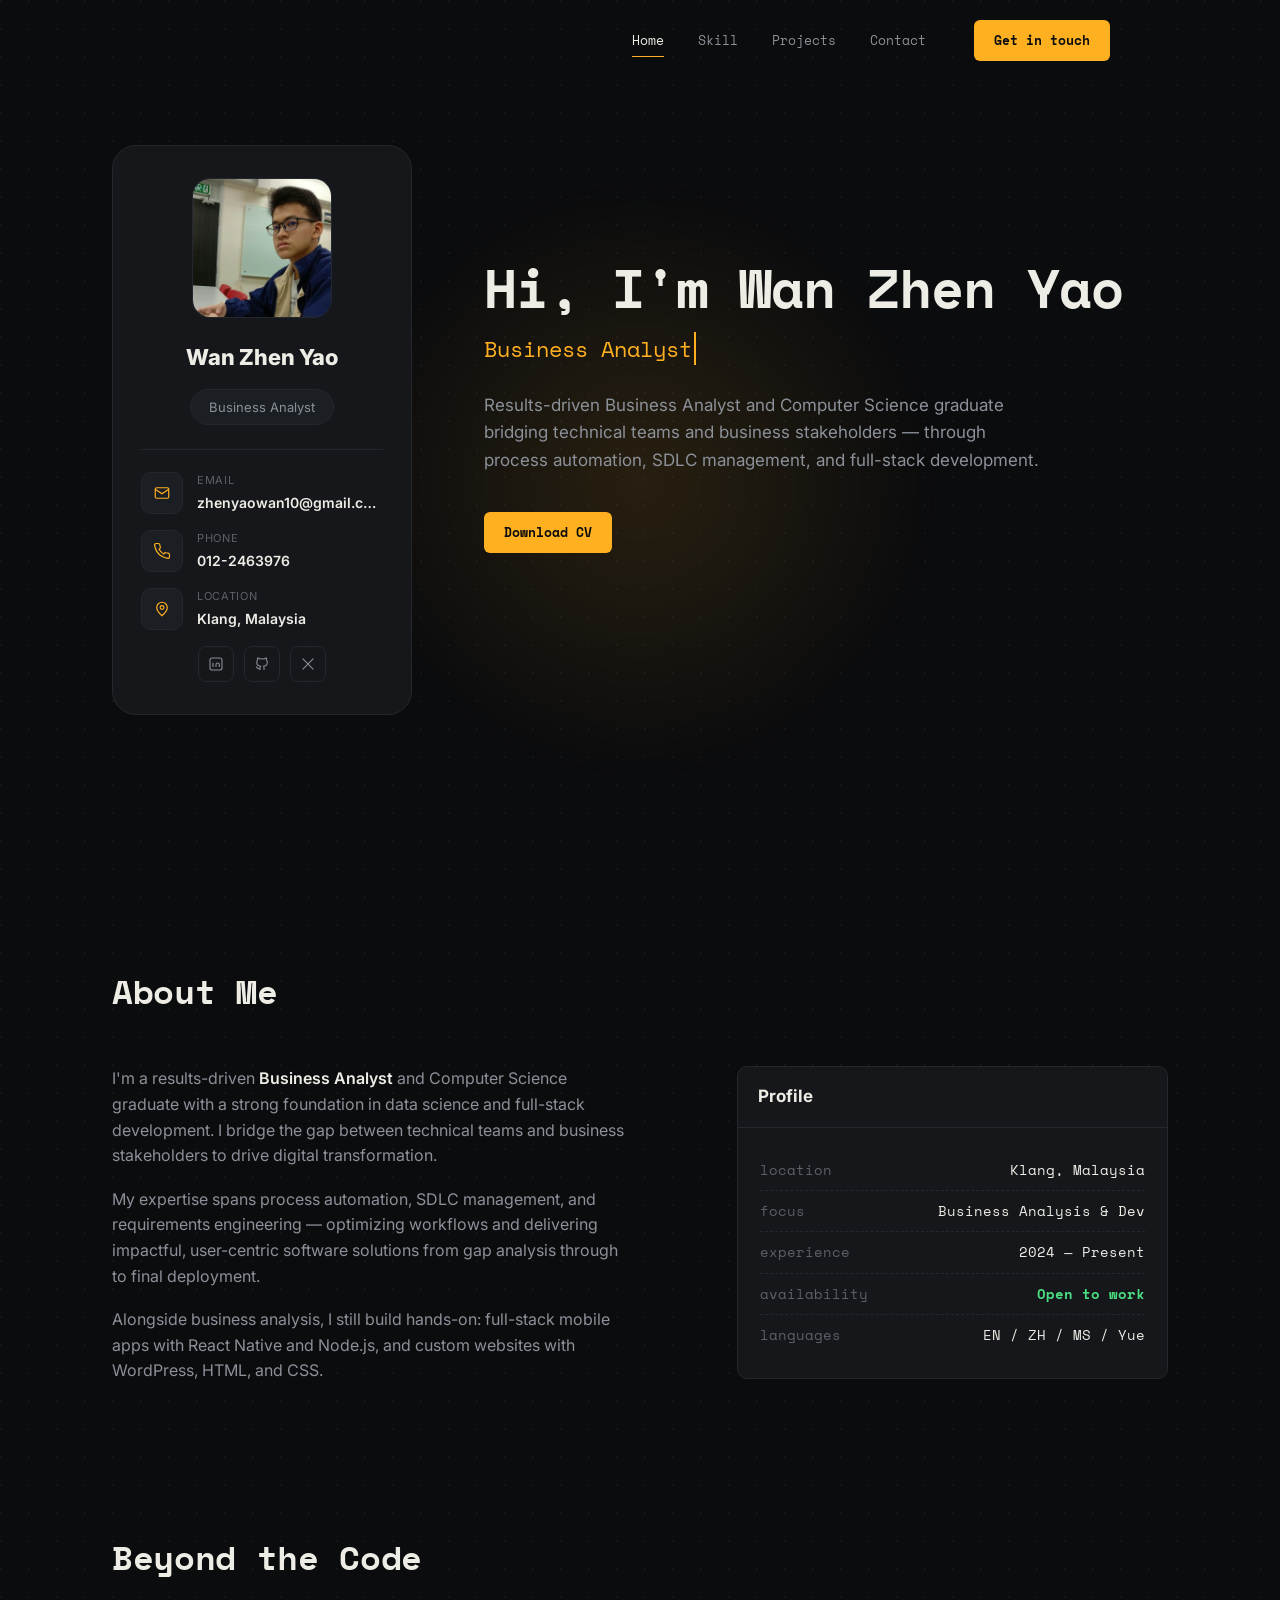
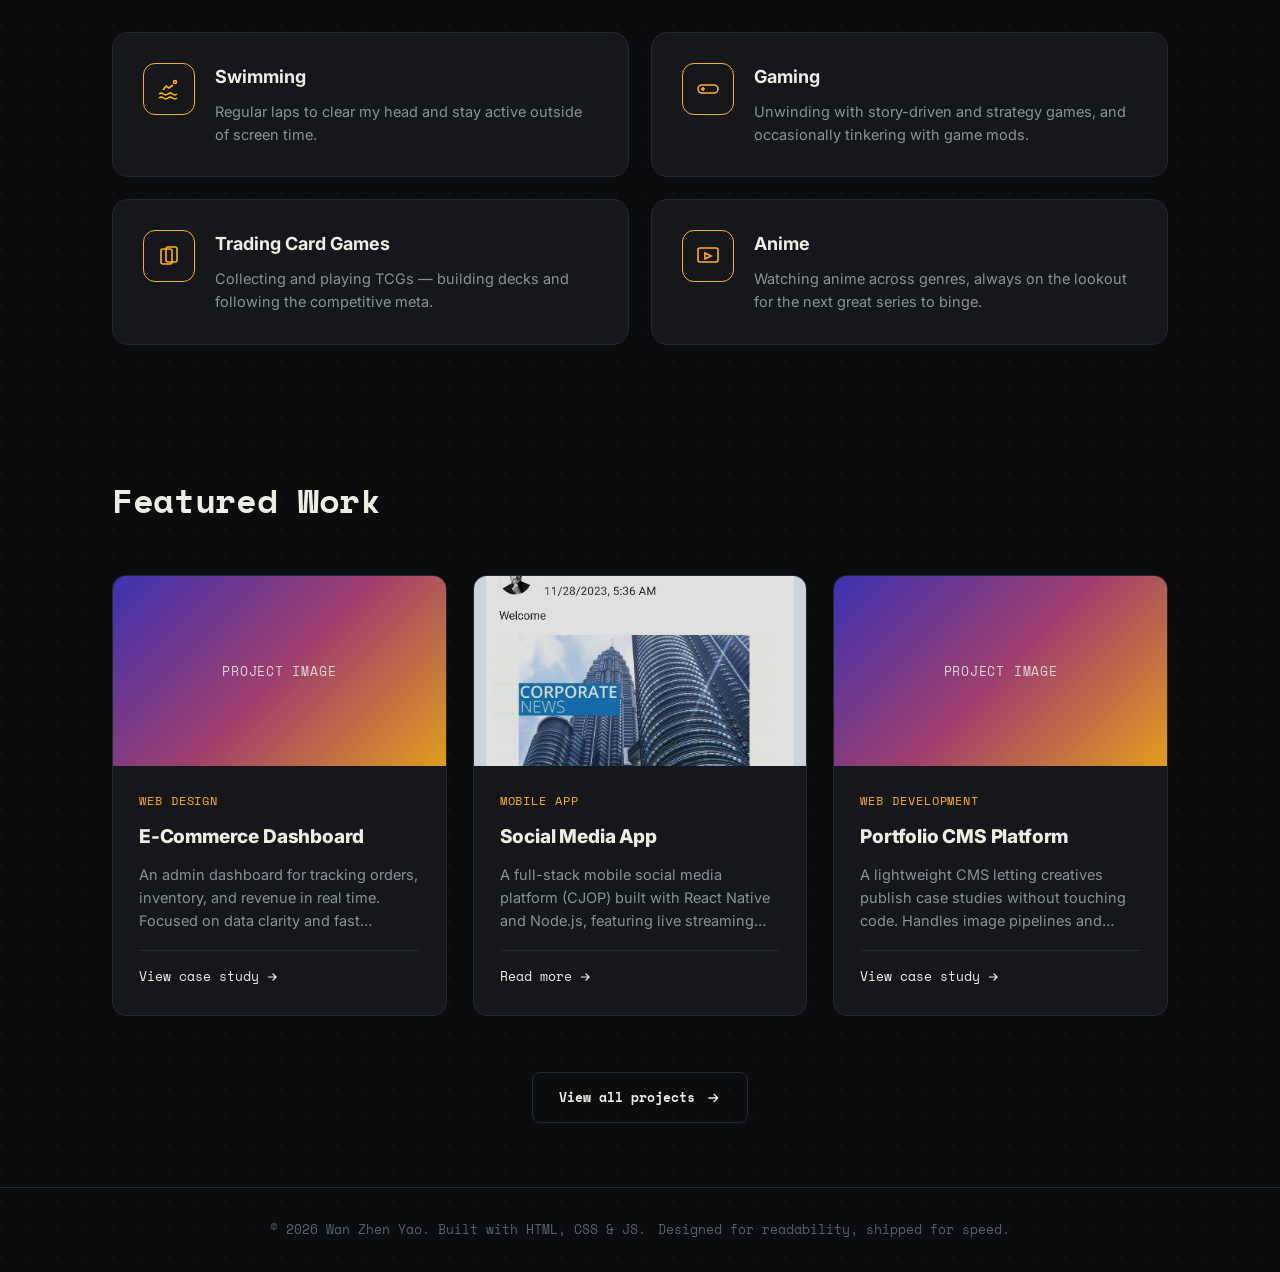
==== commit 01a9ae14: "update color scheme" ====
--- a/index.html
+++ b/index.html
@@ -78,7 +78,7 @@
         </div>
 
         <div class="card-social">
-          <a href="www.linkedin.com/in/alvinwan404" target="_blank" rel="noopener" aria-label="LinkedIn">
+          <a href="https://linkedin.com/in/yourhandle" target="_blank" rel="noopener" aria-label="LinkedIn">
             <svg viewBox="0 0 24 24" fill="none" stroke="currentColor" stroke-width="1.6"><rect x="3" y="3" width="18" height="18" rx="3"/><path d="M7.5 10v6.5M7.5 7.2v.1M12 16.5V13c0-1.4 1-2.5 2.4-2.5S17 11.6 17 13v3.5M12 12.5v4"/></svg>
           </a>
           <a href="https://github.com/OowanoO" target="_blank" rel="noopener" aria-label="GitHub">
@@ -99,7 +99,7 @@
           full-stack development.
         </p>
         <div class="hero-actions">
-          <a href="Resume_Wan Zhen Yao 2026.pdf" class="btn btn-primary" download>Download CV</a>
+          <a href="Resume_Wan_Zhen_Yao_2026.pdf" class="btn btn-primary" download>Download CV</a>
         </div>
       </div>
 
@@ -135,7 +135,7 @@
             <div class="stat-row"><span class="k">focus</span><span class="v">Business Analysis &amp; Dev</span></div>
             <div class="stat-row"><span class="k">experience</span><span class="v">2024 &mdash; Present</span></div>
             <div class="stat-row"><span class="k">availability</span><span class="v v-success">Open to work</span></div>
-            <div class="stat-row"><span class="k">languages</span><span class="v">EN / ZH / MS / Cantonese</span></div>
+            <div class="stat-row"><span class="k">languages</span><span class="v">EN / ZH / MS / Yue</span></div>
           </div>
         </div>
       </div>
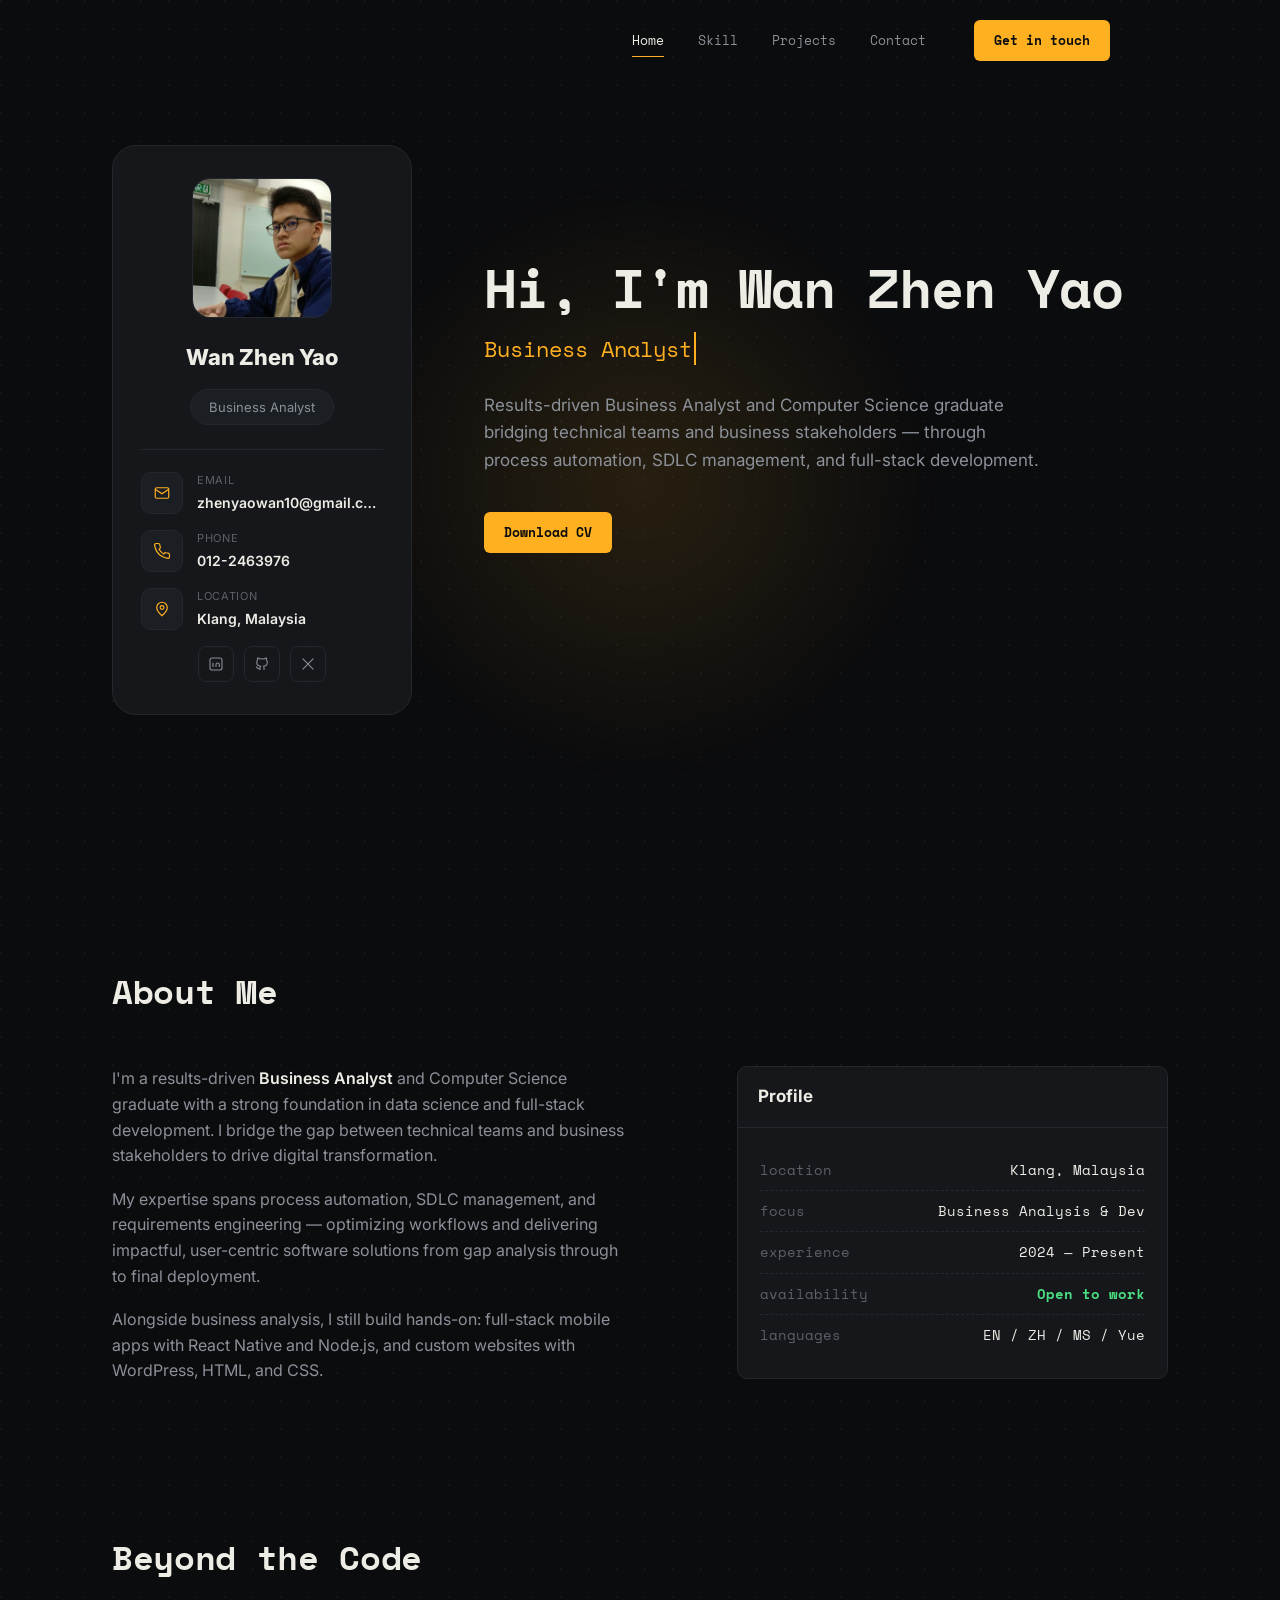
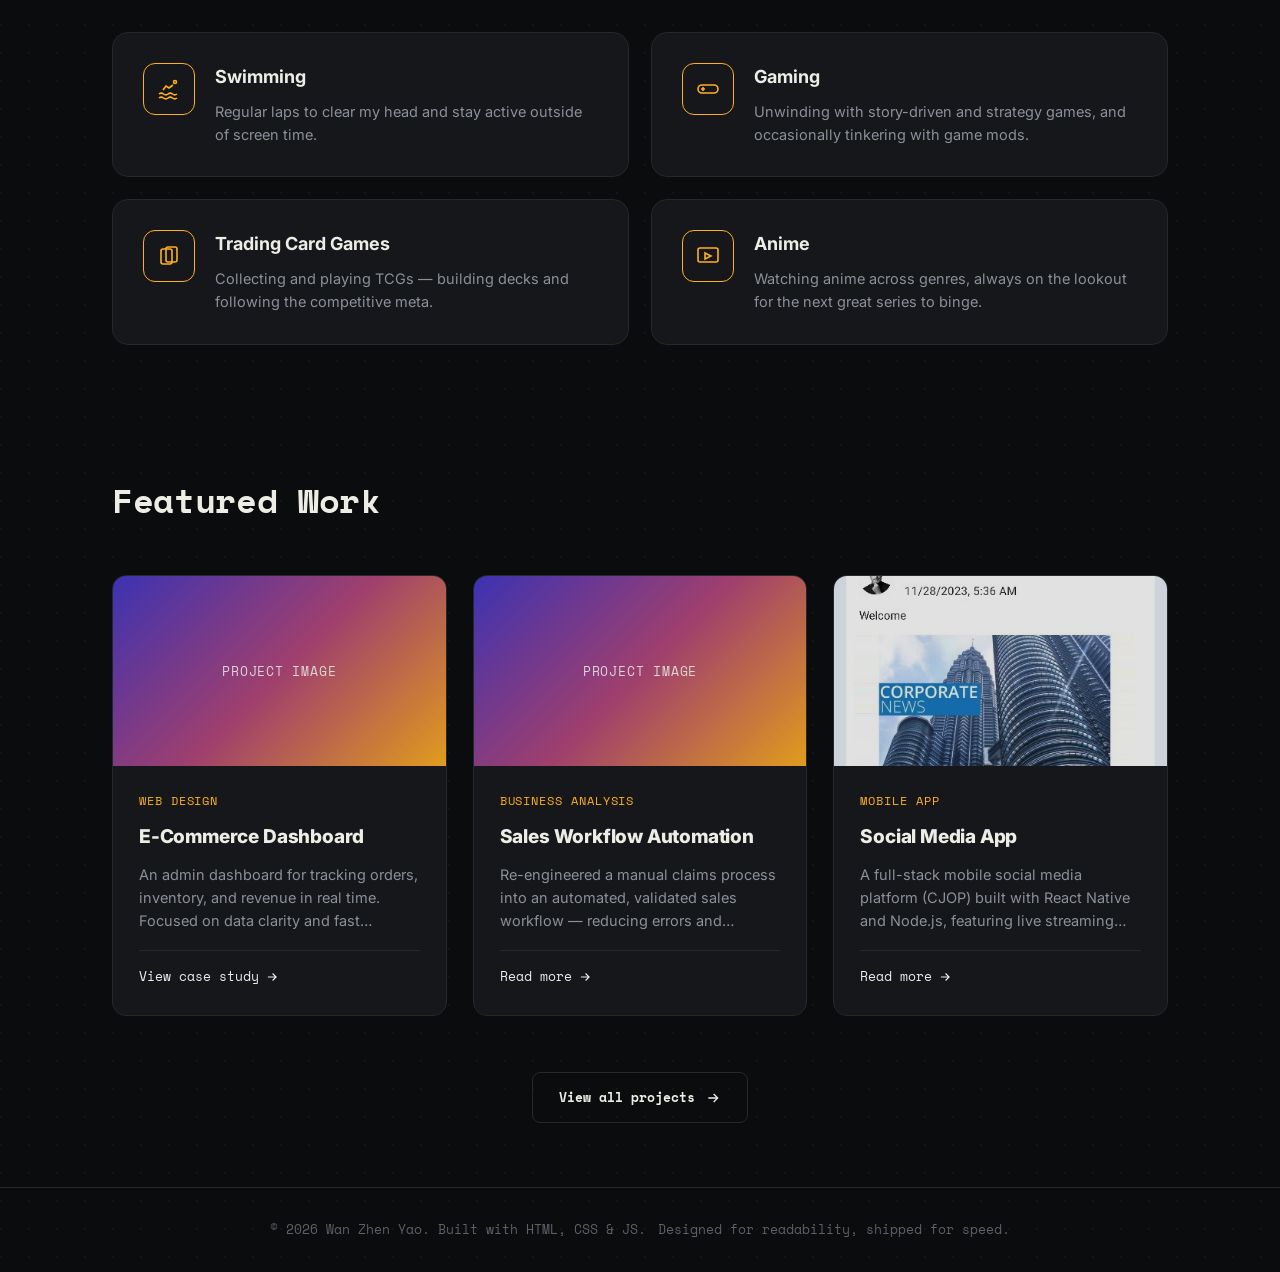
==== commit 9ba4523e: "add new project" ====
--- a/index.html
+++ b/index.html
@@ -198,6 +198,18 @@
             </div>
           </div>
         </div>
+        <div class="project-card project-card-modal reveal" data-modal-target="modal-sales-workflow-automation" tabindex="0" role="button" aria-haspopup="dialog">
+          <div class="project-image"><span>Project Image</span></div>
+          <div class="project-body">
+            <div class="project-category">Business Analysis</div>
+            <h3 class="project-title">Sales Workflow Automation</h3>
+            <p class="project-desc">Re-engineered a manual claims process into an automated, validated sales workflow — reducing errors and speeding up approvals. Details generalized for client confidentiality.</p>
+            <div class="project-link">
+              Read more
+              <svg viewBox="0 0 24 24" fill="none" stroke="currentColor" stroke-width="2"><path d="M5 12h14M13 6l6 6-6 6"/></svg>
+            </div>
+          </div>
+        </div>
         <div class="project-card project-card-modal reveal" data-modal-target="modal-cjop-social-app" tabindex="0" role="button" aria-haspopup="dialog">
           <div class="project-image"><img src="u.jpg" alt="Social Media App"></div>
           <div class="project-body">
@@ -210,18 +222,6 @@
             </div>
           </div>
         </div>
-        <div class="project-card reveal">
-          <div class="project-image"><span>Project Image</span></div>
-          <div class="project-body">
-            <div class="project-category">Web Development</div>
-            <h3 class="project-title">Portfolio CMS Platform</h3>
-            <p class="project-desc">A lightweight CMS letting creatives publish case studies without touching code. Handles image pipelines and drafts.</p>
-            <div class="project-link">
-              View case study
-              <svg viewBox="0 0 24 24" fill="none" stroke="currentColor" stroke-width="2"><path d="M5 12h14M13 6l6 6-6 6"/></svg>
-            </div>
-          </div>
-        </div>
       </div>
       <div class="view-more-wrap reveal">
         <a href="projects.html" class="btn-arrow">
@@ -229,6 +229,17 @@
           <svg viewBox="0 0 24 24" fill="none" stroke="currentColor" stroke-width="2"><path d="M5 12h14M13 6l6 6-6 6"/></svg>
         </a>
       </div>
+      <template id="modal-sales-workflow-automation">
+        
+        <div class="modal-category">Business Analysis</div>
+        <h3 class="modal-title">Sales Workflow Automation</h3>
+        <div class="modal-desc">
+          <p>As a Business Analyst on an internal digital transformation initiative, I led the redesign of a legacy, manual sales verification process into a streamlined, automated workflow &mdash; covering everything from initial data import through to final approval.</p>
+          <p>I implemented automated cross-checking mechanisms within the system to independently validate submissions, significantly reducing manual errors such as duplicate entries. This freed up the team to focus on exceptions rather than routine checks.</p>
+          <p>Acting as the primary liaison between business stakeholders and a third-party development team, I translated business requirements into clear technical specifications, and managed the project end-to-end &mdash; from gap analysis and SDLC coordination to tracking timelines and release milestones.</p>
+          <p><strong>Note:</strong> company name, internal systems, and vendor details have been withheld to respect client confidentiality. This description focuses on my role, actions, and impact rather than proprietary specifics.</p>
+        </div>
+      </template>
       <template id="modal-cjop-social-app">
         <div class="modal-image"><img src="u.jpg" alt="Social Media App"></div>
         <div class="modal-category">Mobile App</div>
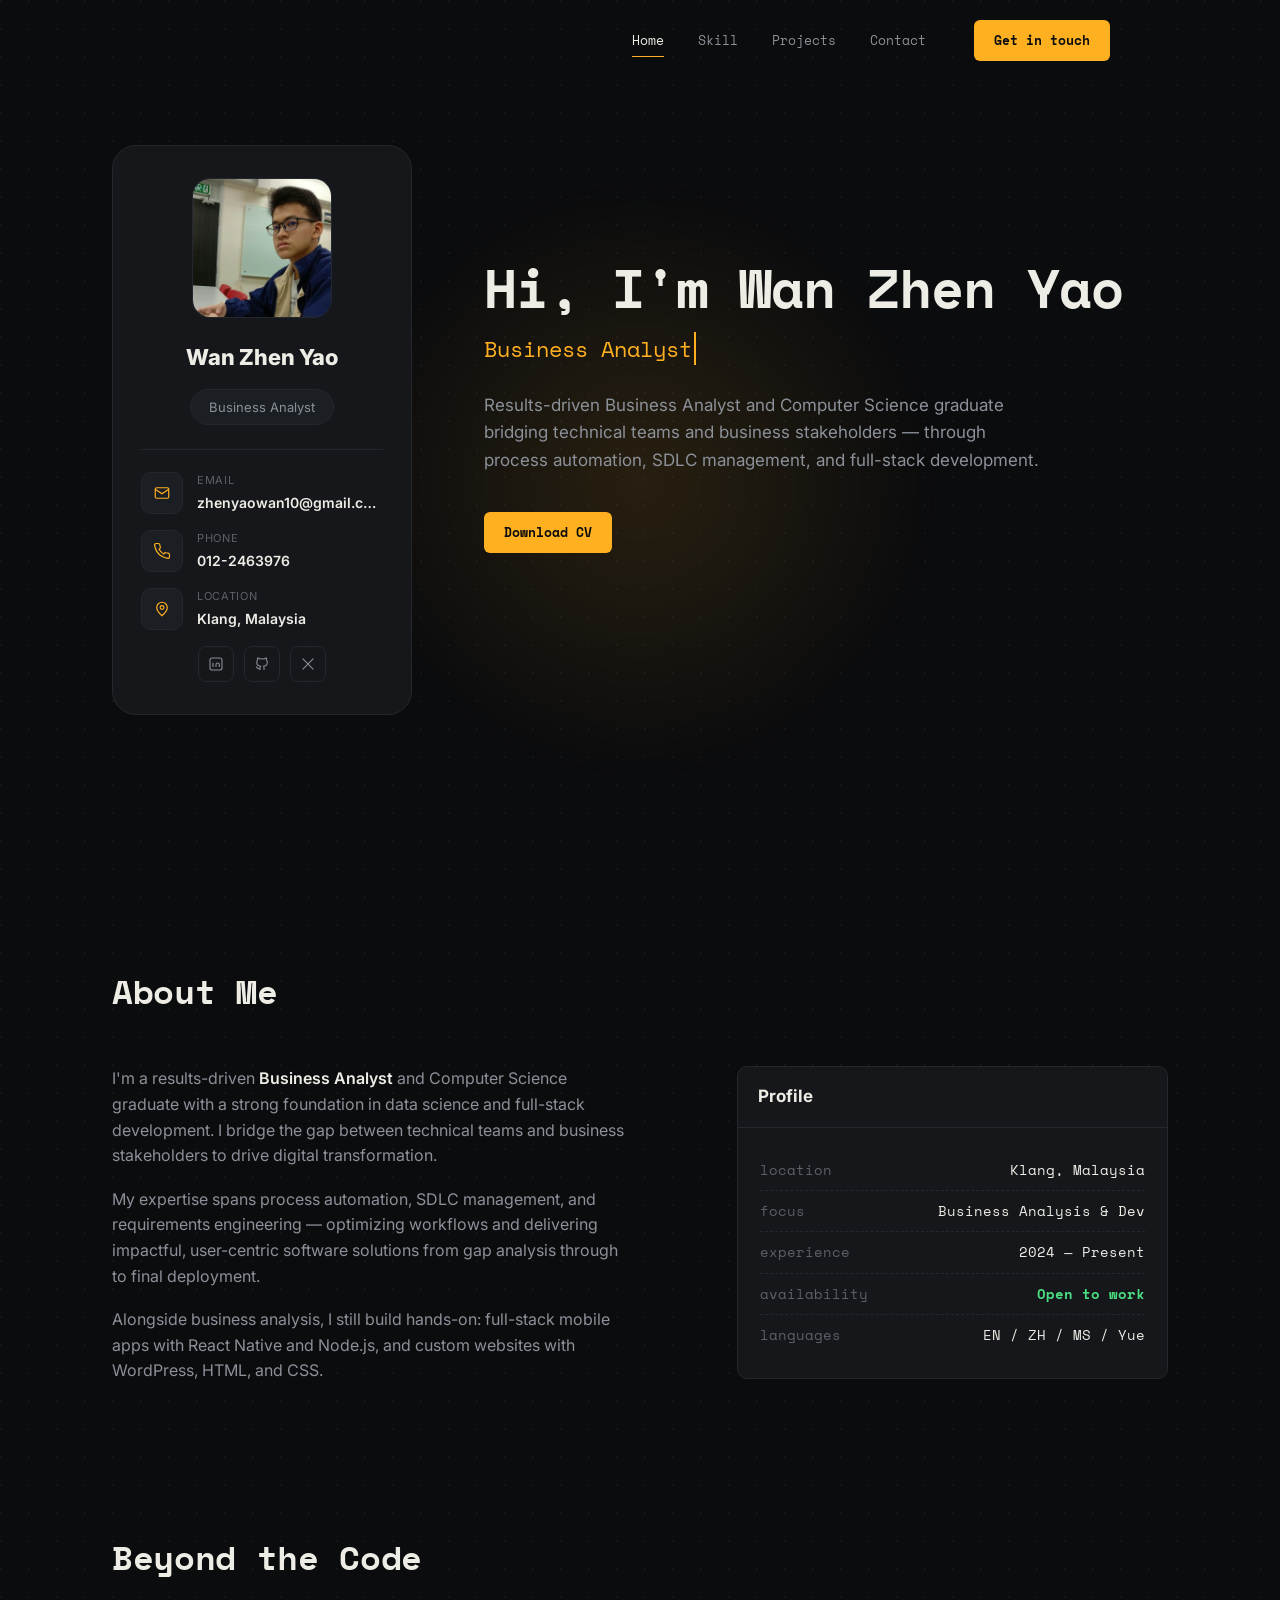
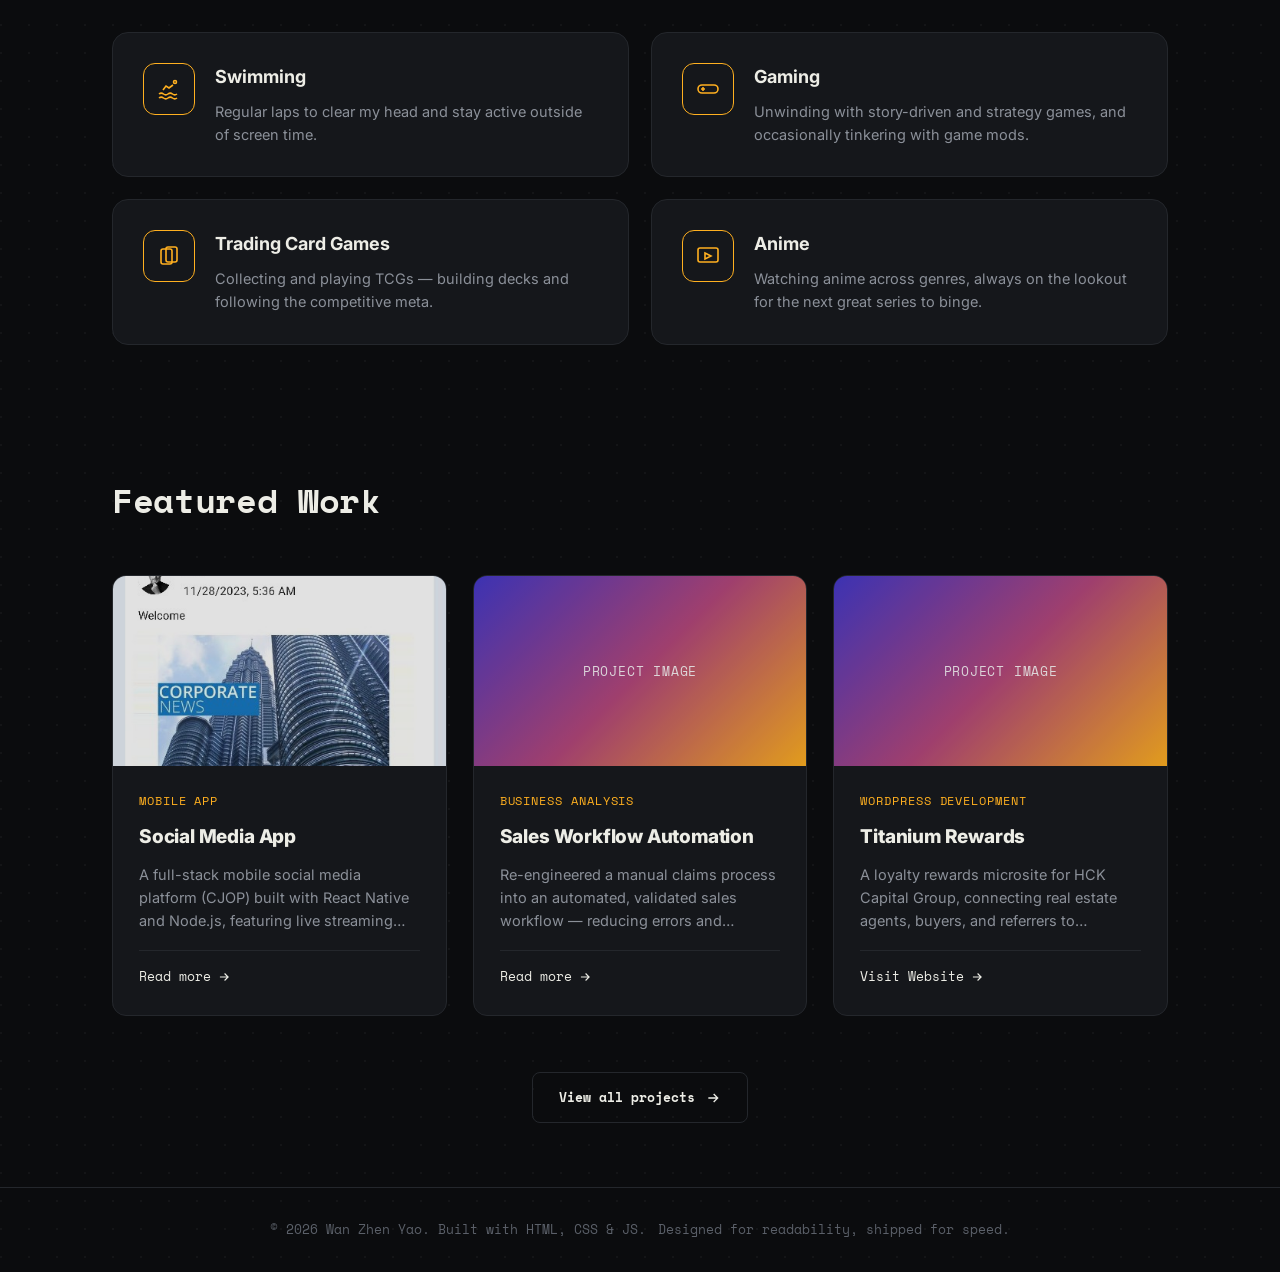
==== commit 5e535299: "update project" ====
--- a/index.html
+++ b/index.html
@@ -186,14 +186,14 @@
         </div>
       </div>
       <div class="projects-grid">
-        <div class="project-card reveal">
-          <div class="project-image"><span>Project Image</span></div>
+        <div class="project-card project-card-modal reveal" data-modal-target="modal-cjop-social-app" tabindex="0" role="button" aria-haspopup="dialog">
+          <div class="project-image"><img src="u.jpg" alt="Social Media App"></div>
           <div class="project-body">
-            <div class="project-category">Web Design</div>
-            <h3 class="project-title">E-Commerce Dashboard</h3>
-            <p class="project-desc">An admin dashboard for tracking orders, inventory, and revenue in real time. Focused on data clarity and fast filtering.</p>
+            <div class="project-category">Mobile App</div>
+            <h3 class="project-title">Social Media App</h3>
+            <p class="project-desc">A full-stack mobile social media platform (CJOP) built with React Native and Node.js, featuring live streaming and OTP-secured accounts.</p>
             <div class="project-link">
-              View case study
+              Read more
               <svg viewBox="0 0 24 24" fill="none" stroke="currentColor" stroke-width="2"><path d="M5 12h14M13 6l6 6-6 6"/></svg>
             </div>
           </div>
@@ -210,18 +210,18 @@
             </div>
           </div>
         </div>
-        <div class="project-card project-card-modal reveal" data-modal-target="modal-cjop-social-app" tabindex="0" role="button" aria-haspopup="dialog">
-          <div class="project-image"><img src="u.jpg" alt="Social Media App"></div>
+        <a class="project-card project-card-link reveal" href="https://titaniumrewards.com.my/" target="_blank" rel="noopener">
+          <div class="project-image"><span>Project Image</span></div>
           <div class="project-body">
-            <div class="project-category">Mobile App</div>
-            <h3 class="project-title">Social Media App</h3>
-            <p class="project-desc">A full-stack mobile social media platform (CJOP) built with React Native and Node.js, featuring live streaming and OTP-secured accounts.</p>
+            <div class="project-category">WordPress Development</div>
+            <h3 class="project-title">Titanium Rewards</h3>
+            <p class="project-desc">A loyalty rewards microsite for HCK Capital Group, connecting real estate agents, buyers, and referrers to exclusive perks and a companion mobile app.</p>
             <div class="project-link">
-              Read more
+              Visit Website
               <svg viewBox="0 0 24 24" fill="none" stroke="currentColor" stroke-width="2"><path d="M5 12h14M13 6l6 6-6 6"/></svg>
             </div>
           </div>
-        </div>
+        </a>
       </div>
       <div class="view-more-wrap reveal">
         <a href="projects.html" class="btn-arrow">
@@ -229,6 +229,16 @@
           <svg viewBox="0 0 24 24" fill="none" stroke="currentColor" stroke-width="2"><path d="M5 12h14M13 6l6 6-6 6"/></svg>
         </a>
       </div>
+      <template id="modal-cjop-social-app">
+        <div class="modal-image"><img src="u.jpg" alt="Social Media App"></div>
+        <div class="modal-category">Mobile App</div>
+        <h3 class="modal-title">Social Media App</h3>
+        <div class="modal-desc">
+          <p>Designed and developed a full-stack mobile social media platform, <strong>Citizen's Journalist Online Platform (CJOP)</strong>, in collaboration with <strong>SME Malaysia Media Group</strong>. Built using <strong>React Native</strong> for the frontend and <strong>Node.js</strong> for backend development, the application provides a modern, responsive, and native-like Android experience while supporting scalable RESTful API services.</p>
+          <p>The platform utilizes <strong>Supabase</strong> for database management, authentication, and real-time data synchronization. To enhance user engagement, <strong>ZEGOCLOUD</strong> was integrated to provide high-quality live streaming capabilities, allowing citizen journalists to broadcast live events directly to the community. User authentication was strengthened through <strong>Twilio SMS OTP verification</strong>, ensuring secure account registration and login.</p>
+          <p>The project focused on improving the client's original prototype by redesigning the user interface, enhancing user experience, optimizing application performance, reducing system errors, and implementing smoother navigation throughout the application. Additional client-requested features, including premium live event broadcasting and secure user verification, were successfully delivered, demonstrating strong capabilities in full-stack mobile development, cloud services, third-party API integration, and collaborative software engineering.</p>
+        </div>
+      </template>
       <template id="modal-sales-workflow-automation">
         
         <div class="modal-category">Business Analysis</div>
@@ -240,16 +250,6 @@
           <p><strong>Note:</strong> company name, internal systems, and vendor details have been withheld to respect client confidentiality. This description focuses on my role, actions, and impact rather than proprietary specifics.</p>
         </div>
       </template>
-      <template id="modal-cjop-social-app">
-        <div class="modal-image"><img src="u.jpg" alt="Social Media App"></div>
-        <div class="modal-category">Mobile App</div>
-        <h3 class="modal-title">Social Media App</h3>
-        <div class="modal-desc">
-          <p>Designed and developed a full-stack mobile social media platform, <strong>Citizen's Journalist Online Platform (CJOP)</strong>, in collaboration with <strong>SME Malaysia Media Group</strong>. Built using <strong>React Native</strong> for the frontend and <strong>Node.js</strong> for backend development, the application provides a modern, responsive, and native-like Android experience while supporting scalable RESTful API services.</p>
-          <p>The platform utilizes <strong>Supabase</strong> for database management, authentication, and real-time data synchronization. To enhance user engagement, <strong>ZEGOCLOUD</strong> was integrated to provide high-quality live streaming capabilities, allowing citizen journalists to broadcast live events directly to the community. User authentication was strengthened through <strong>Twilio SMS OTP verification</strong>, ensuring secure account registration and login.</p>
-          <p>The project focused on improving the client's original prototype by redesigning the user interface, enhancing user experience, optimizing application performance, reducing system errors, and implementing smoother navigation throughout the application. Additional client-requested features, including premium live event broadcasting and secure user verification, were successfully delivered, demonstrating strong capabilities in full-stack mobile development, cloud services, third-party API integration, and collaborative software engineering.</p>
-        </div>
-      </template>
     </div>
   </section>
       <div class="project-modal-overlay" id="projectModalOverlay">
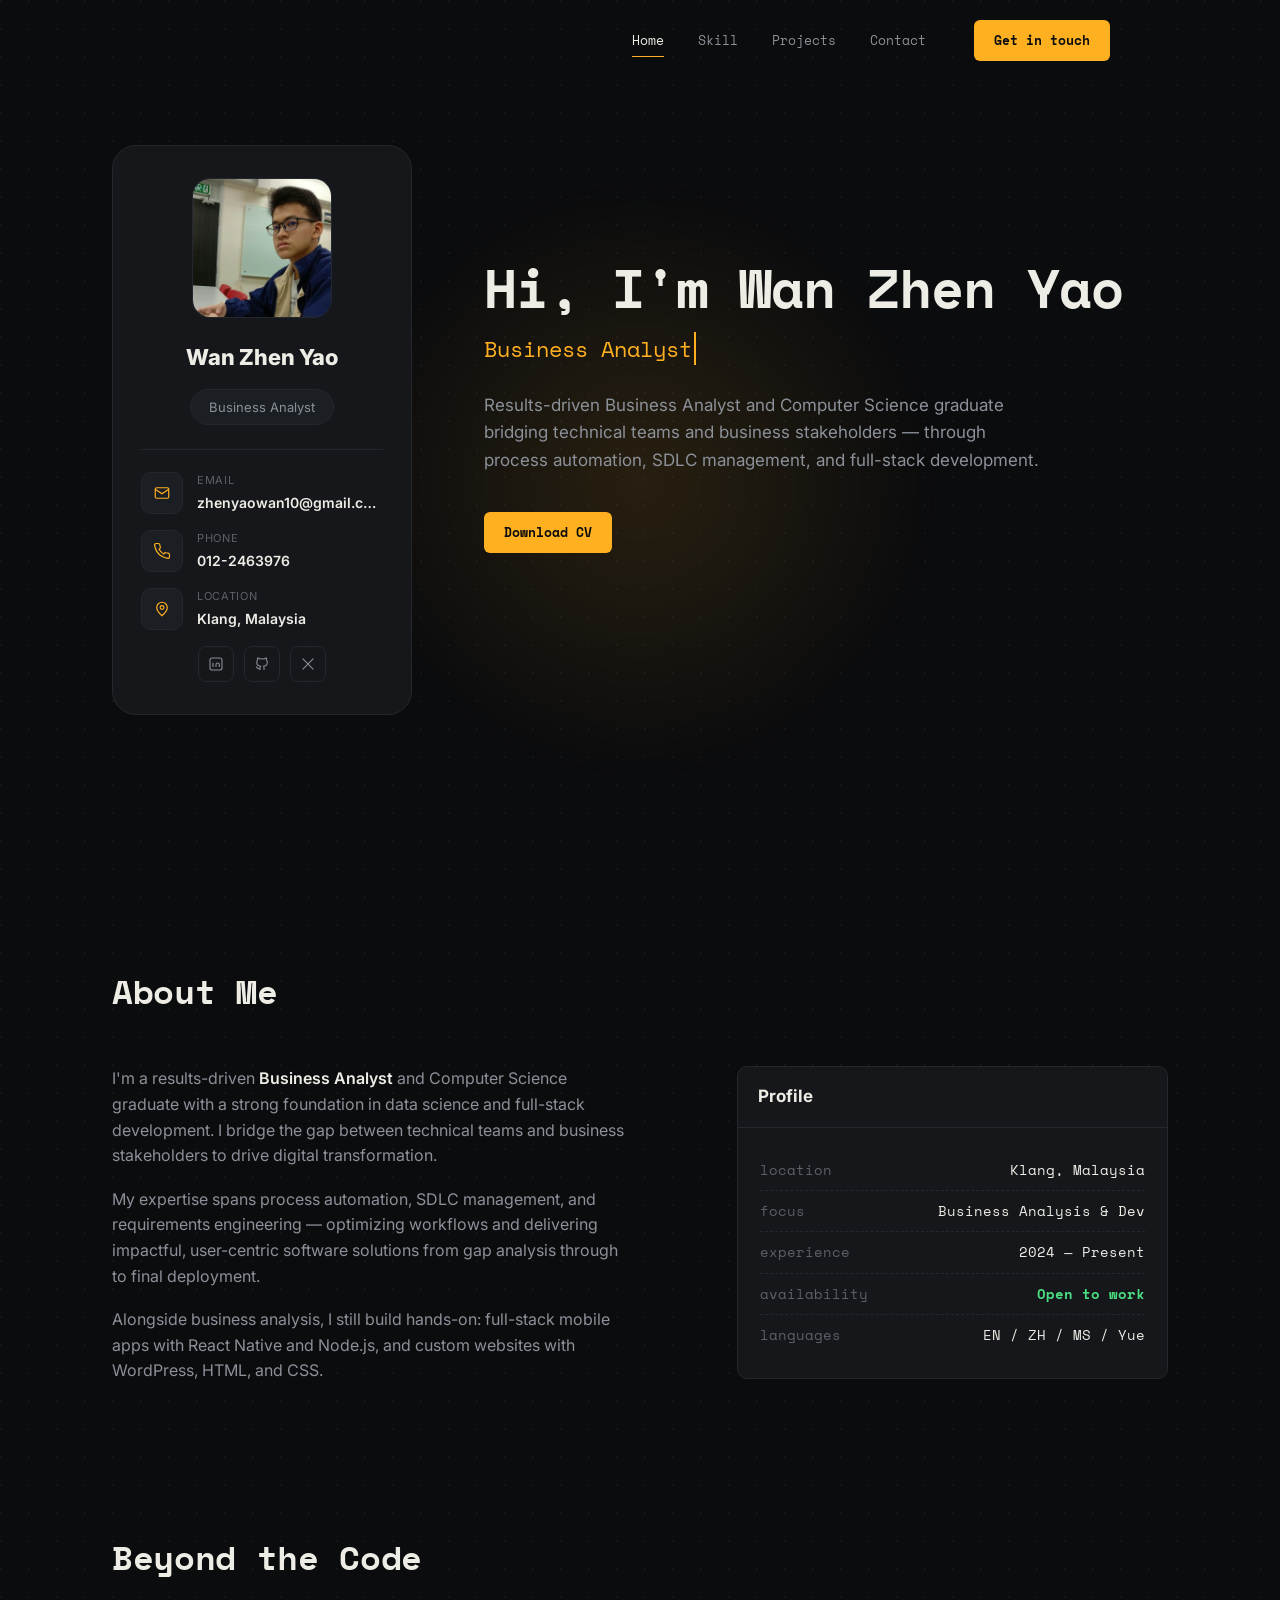
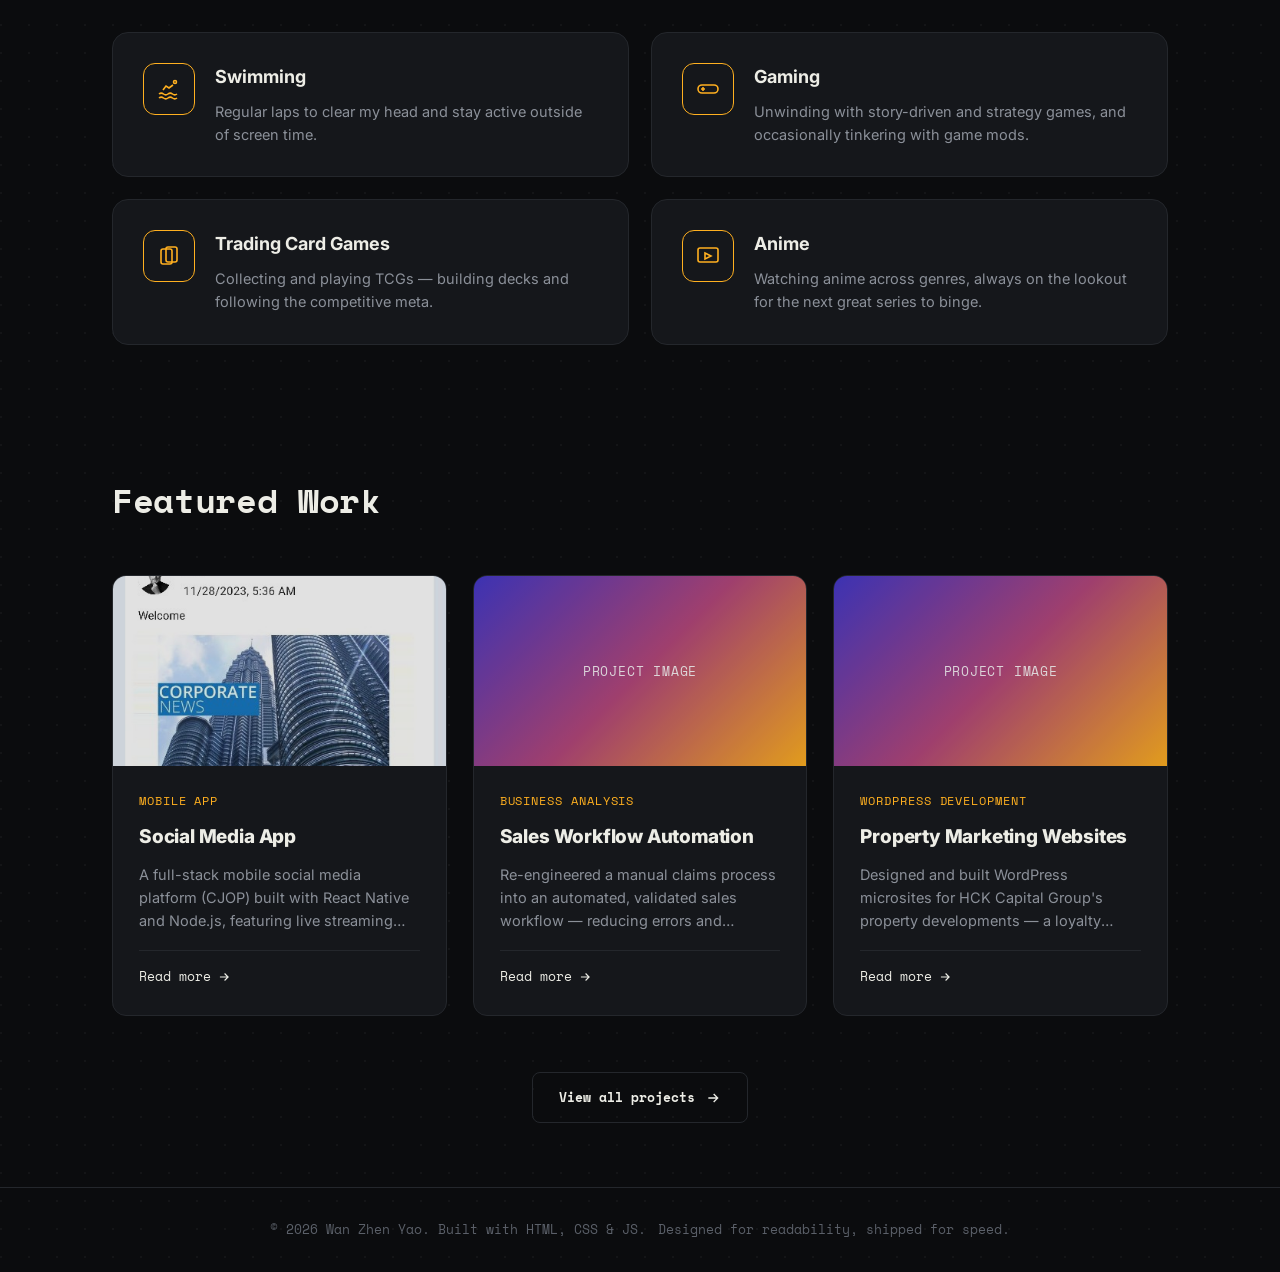
==== commit 8ae4f307: "update project" ====
--- a/index.html
+++ b/index.html
@@ -210,18 +210,18 @@
             </div>
           </div>
         </div>
-        <a class="project-card project-card-link reveal" href="https://titaniumrewards.com.my/" target="_blank" rel="noopener">
+        <div class="project-card project-card-modal reveal" data-modal-target="modal-hck-wordpress-sites" tabindex="0" role="button" aria-haspopup="dialog">
           <div class="project-image"><span>Project Image</span></div>
           <div class="project-body">
             <div class="project-category">WordPress Development</div>
-            <h3 class="project-title">Titanium Rewards</h3>
-            <p class="project-desc">A loyalty rewards microsite for HCK Capital Group, connecting real estate agents, buyers, and referrers to exclusive perks and a companion mobile app.</p>
+            <h3 class="project-title">Property Marketing Websites</h3>
+            <p class="project-desc">Designed and built WordPress microsites for HCK Capital Group's property developments &mdash; a loyalty rewards platform and a project launch site.</p>
             <div class="project-link">
-              Visit Website
+              Read more
               <svg viewBox="0 0 24 24" fill="none" stroke="currentColor" stroke-width="2"><path d="M5 12h14M13 6l6 6-6 6"/></svg>
             </div>
           </div>
-        </a>
+        </div>
       </div>
       <div class="view-more-wrap reveal">
         <a href="projects.html" class="btn-arrow">
@@ -250,6 +250,16 @@
           <p><strong>Note:</strong> company name, internal systems, and vendor details have been withheld to respect client confidentiality. This description focuses on my role, actions, and impact rather than proprietary specifics.</p>
         </div>
       </template>
+      <template id="modal-hck-wordpress-sites">
+        
+        <div class="modal-category">WordPress Development</div>
+        <h3 class="modal-title">Property Marketing Websites</h3>
+        <div class="modal-desc">
+          <p>Developed and customized functional web platforms for HCK Capital Group's property developments using <strong>WordPress (Elementor)</strong>, writing custom CSS overrides directly within the page builder to achieve precise, responsive design layouts.</p>
+          <p>One site was a <strong>loyalty rewards microsite</strong>, connecting real estate agents, buyers, and referrers to exclusive perks alongside a companion mobile app. The other was a <strong>property launch microsite</strong>, built to showcase a development's location highlights, gallery, and unit layouts, with a lead-registration form to capture buyer enquiries.</p>
+          <p>Both sites involved translating marketing and sales requirements into responsive, on-brand pages &mdash; balancing design fidelity from the Elementor builder with custom CSS for details the builder couldn't handle natively.</p>
+        </div>
+      </template>
     </div>
   </section>
       <div class="project-modal-overlay" id="projectModalOverlay">
